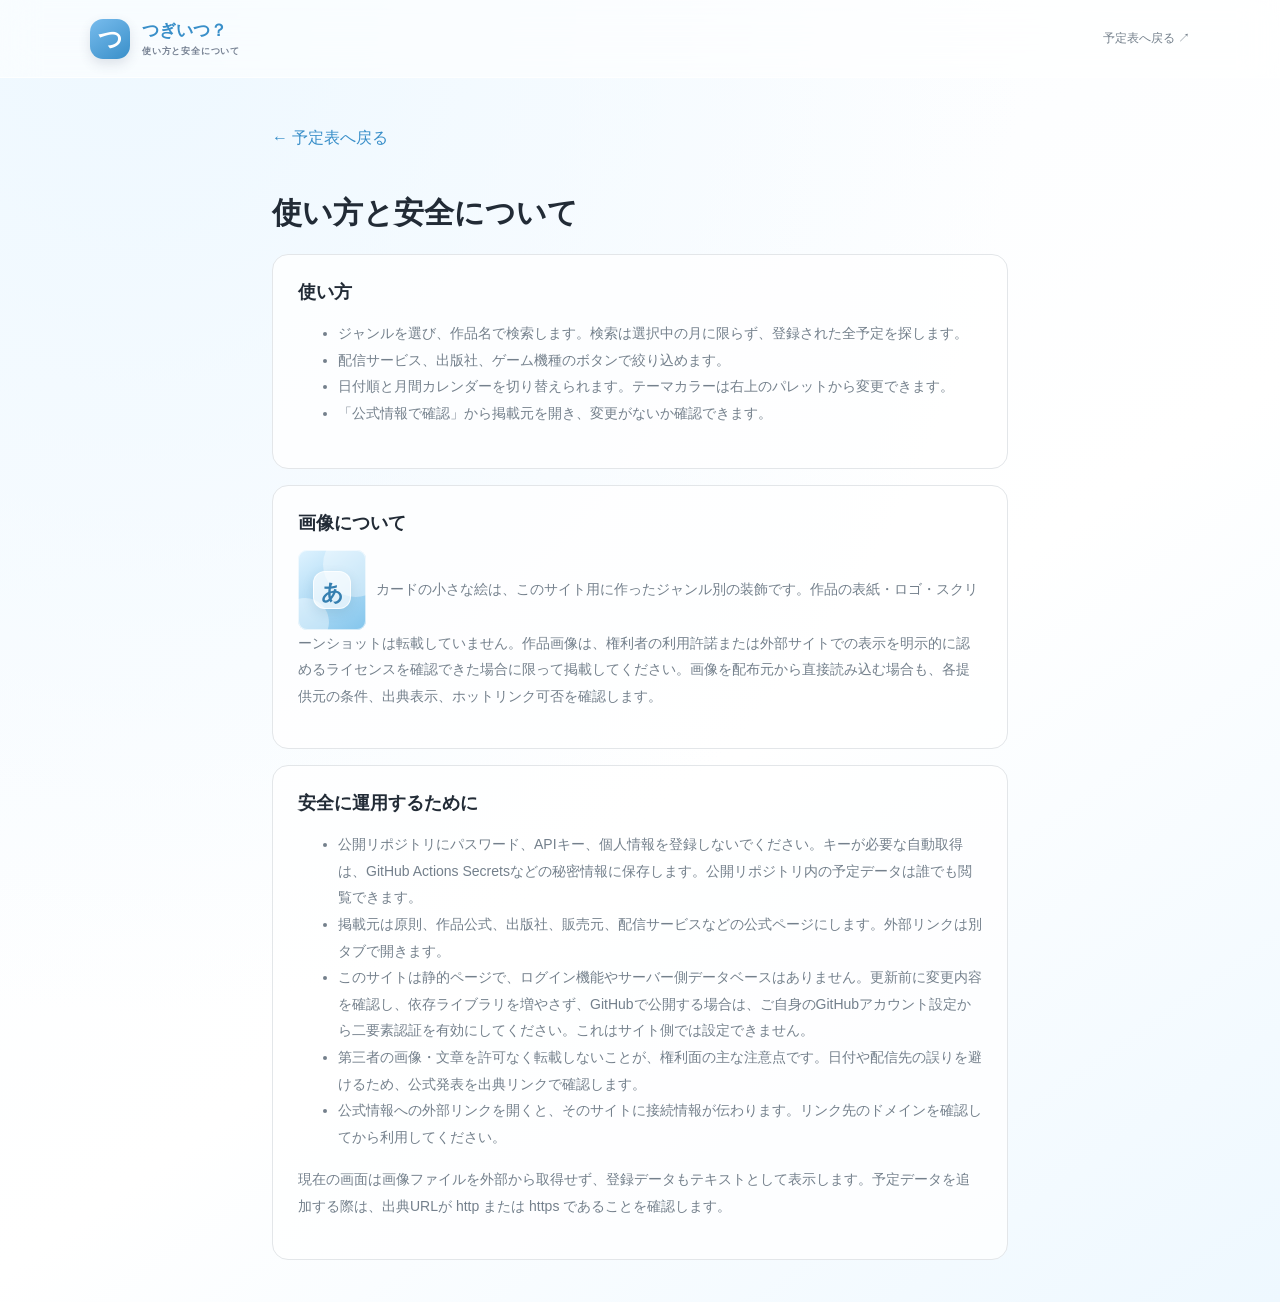
==== help.html @ 5a4204c9 "Add release calendar source files" ====
<!doctype html><html lang="ja"><head><meta charset="utf-8"><meta name="viewport" content="width=device-width,initial-scale=1"><meta name="theme-color" content="#f4faff"><title>使い方と安全について | つぎいつ？</title><link rel="stylesheet" href="styles.css"><style>.help-page{max-width:780px;margin:42px auto;padding:0 22px}.help-page article{padding:25px;margin:16px 0;border:1px solid var(--line);border-radius:16px;background:rgba(255,255,255,.8)}.help-page h1{font-size:30px}.help-page h2{font-size:18px;margin-top:0}.help-page p,.help-page li{color:var(--muted);font-size:14px;line-height:1.9}.help-page a{color:var(--accent-strong)}.back{display:inline-block;margin:8px 0 24px;color:var(--accent-strong);text-decoration:none}.help-page .work-art{display:inline-grid;vertical-align:middle;margin-right:10px}</style></head><body><header class="site-header"><a class="brand" href="./"><span class="brand-icon">つ</span><span>つぎいつ？<small>使い方と安全について</small></span></a><a class="header-link" href="./">予定表へ戻る ↗</a></header><main class="help-page"><a class="back" href="./">← 予定表へ戻る</a><h1>使い方と安全について</h1><article><h2>使い方</h2><ul><li>ジャンルを選び、作品名で検索します。検索は選択中の月に限らず、登録された全予定を探します。</li><li>配信サービス、出版社、ゲーム機種のボタンで絞り込めます。</li><li>日付順と月間カレンダーを切り替えられます。テーマカラーは右上のパレットから変更できます。</li><li>「公式情報で確認」から掲載元を開き、変更がないか確認できます。</li></ul></article><article><h2>画像について</h2><p><span class="work-art art-anime" aria-hidden="true"><span class="art-mark">あ</span></span>カードの小さな絵は、このサイト用に作ったジャンル別の装飾です。作品の表紙・ロゴ・スクリーンショットは転載していません。作品画像は、権利者の利用許諾または外部サイトでの表示を明示的に認めるライセンスを確認できた場合に限って掲載してください。画像を配布元から直接読み込む場合も、各提供元の条件、出典表示、ホットリンク可否を確認します。</p></article><article><h2>安全に運用するために</h2><ul><li>公開リポジトリにパスワード、APIキー、個人情報を登録しないでください。キーが必要な自動取得は、GitHub Actions Secretsなどの秘密情報に保存します。公開リポジトリ内の予定データは誰でも閲覧できます。</li><li>掲載元は原則、作品公式、出版社、販売元、配信サービスなどの公式ページにします。外部リンクは別タブで開きます。</li><li>このサイトは静的ページで、ログイン機能やサーバー側データベースはありません。更新前に変更内容を確認し、依存ライブラリを増やさず、GitHubで公開する場合は、ご自身のGitHubアカウント設定から二要素認証を有効にしてください。これはサイト側では設定できません。</li><li>第三者の画像・文章を許可なく転載しないことが、権利面の主な注意点です。日付や配信先の誤りを避けるため、公式発表を出典リンクで確認します。</li><li>公式情報への外部リンクを開くと、そのサイトに接続情報が伝わります。リンク先のドメインを確認してから利用してください。</li></ul><p>現在の画面は画像ファイルを外部から取得せず、登録データもテキストとして表示します。予定データを追加する際は、出典URLが http または https であることを確認します。</p></article></main></body></html>
---- styles.css ----
:root{--ink:#202820;--muted:#747d72;--green:#245b42;--lime:#d9e8a8;--paper:#f7f6f1;--white:#fffefa;--line:#e4e5dc;--blue:#526da1;--orange:#ad643d}*{box-sizing:border-box}body{margin:0;background:var(--paper);color:var(--ink);font-family:'DM Sans','Noto Sans JP',sans-serif}button,input{font:inherit}button{cursor:pointer}.site-header{height:78px;padding:0 max(calc((100% - 1100px)/2),28px);display:flex;align-items:center;justify-content:space-between;border-bottom:1px solid var(--line);background:rgba(255,254,250,.8)}.brand{display:flex;align-items:center;gap:12px;color:var(--green);font-size:17px;font-weight:800;text-decoration:none}.brand-icon{width:40px;height:40px;border-radius:13px;display:grid;place-items:center;background:var(--green);color:var(--lime);font-size:24px}.brand small{display:block;font-size:9px;letter-spacing:.09em;color:#788276;font-weight:600;margin-top:3px}.header-link{color:var(--muted);font-size:12px;text-decoration:none}.header-link:hover,.source:hover{color:var(--green);text-decoration:underline}main{max-width:1100px;margin:auto;padding:0 26px}.intro{padding:56px 0 36px;max-width:750px}.eyebrow{font-size:10px;letter-spacing:.14em;color:var(--green);font-weight:800;margin:0 0 12px}.intro h1{font-size:clamp(27px,4vw,42px);line-height:1.45;letter-spacing:-.055em;margin:0}.intro h1 em{font-style:normal;color:var(--green)}.intro>p:last-child{color:var(--muted);font-size:14px;line-height:1.9;max-width:600px;margin:15px 0 0}.schedule{background:var(--white);border:1px solid var(--line);border-radius:20px;padding:24px 28px 30px;box-shadow:0 12px 40px #33412209}.toolbar{display:flex;align-items:center;justify-content:space-between;gap:20px;padding-bottom:17px;border-bottom:1px solid var(--line)}.tabs{display:flex;gap:7px}.tabs button,.filters button,.month-nav button{border:1px solid var(--line);border-radius:8px;background:white;color:#596157;padding:9px 14px;font-size:12px;font-weight:700;white-space:nowrap}.tabs button.active,.filters button.selected{background:var(--green);color:white;border-color:var(--green)}.search{display:flex;align-items:center;gap:9px;background:#f6f7f2;border:1px solid var(--line);border-radius:8px;padding:0 12px;width:260px}.search span{font-size:21px;color:#8d9688}.search input{border:0;outline:0;background:transparent;width:100%;min-width:0;padding:11px 0;font-size:12px}.filters{display:flex;align-items:center;gap:7px;overflow-x:auto;padding:13px 0 20px}.filters[hidden]{display:none}.filter-label{font-size:10px;color:var(--muted);font-weight:700;white-space:nowrap;margin-right:5px}.filters button{font-size:10px;padding:7px 11px}.calendar-head{display:flex;justify-content:space-between;align-items:end;margin:5px 0 15px}.calendar-head .eyebrow{margin-bottom:4px}.calendar-head h2,.list-heading h2{font-size:20px;letter-spacing:-.04em;margin:0}.month-nav{display:flex;gap:6px}.month-nav button{padding:7px 12px}.month-nav button:hover{background:#f2f4ed}.calendar-wrap{overflow-x:auto}.calendar{min-width:650px;display:grid;grid-template-columns:repeat(7,minmax(0,1fr));border-top:1px solid var(--line);border-left:1px solid var(--line)}.weekday{height:35px;display:grid;place-items:center;font-size:10px;font-weight:700;color:#7d8679;background:#f5f6f1;border-right:1px solid var(--line);border-bottom:1px solid var(--line)}.weekday.sun{color:#be725e}.weekday.sat{color:#617ea9}.day{min-height:103px;padding:7px;position:relative;border-right:1px solid var(--line);border-bottom:1px solid var(--line);background:#fffefa}.day.outside{background:#f9f9f6}.day-num{display:block;font-size:10px;color:#737d71;margin-bottom:6px}.outside .day-num{visibility:hidden}.calendar-event{display:block;border-radius:5px;border-left:3px solid var(--green);background:#eaf2e7;color:#2c4c37;font-size:9px;line-height:1.45;text-decoration:none;padding:5px 5px;margin:3px 0;overflow-wrap:anywhere}.calendar-event.estimate{border-color:#d28c45;background:#fbf0df;color:#815323}.calendar-event.pending{border-color:#9da49b;background:#f0f1ed;color:#687067}.no-month-events{grid-column:1/-1;margin:0;padding:25px;text-align:center;color:var(--muted);font-size:12px}.list-heading{display:flex;align-items:baseline;justify-content:space-between;margin:34px 0 12px}.list-heading p{font-size:11px;color:var(--muted);margin:0}.undated,.announcements{display:grid;grid-template-columns:repeat(2,minmax(0,1fr));gap:10px}.event-card{display:grid;grid-template-columns:85px minmax(0,1fr);gap:14px;padding:16px;border:1px solid var(--line);border-radius:12px;background:#fff}.event-date{font-size:15px;font-weight:800;color:var(--green);padding-top:4px}.event-body h3{margin:9px 0 1px;font-size:14px;line-height:1.5}.event-title{font-size:12px;font-weight:700;margin:0 0 5px;line-height:1.65}.event-detail{font-size:11px;color:var(--muted);line-height:1.75;margin:6px 0}.badges,.event-meta{display:flex;align-items:center;flex-wrap:wrap;gap:5px}.badge,.chip{display:inline-flex;border-radius:99px;padding:4px 8px;font-size:9px;font-weight:700;background:#f0f1ec;color:#5d665b}.badge.confirmed{background:#e9f1e7;color:#386047}.badge.estimate{background:#fcf0de;color:#946129}.badge.pending{background:#efefec;color:#697168}.badge.kind-anime{background:#eeeaf5;color:#675488}.badge.kind-manga{background:#e9edf6;color:#4e6590}.badge.kind-game{background:#f8eae0;color:#986039}.chip{font-weight:500}.basis{font-size:9px;color:#9a7449}.source{font-size:10px;color:var(--green);font-weight:700;text-decoration:none;display:inline-block;margin-top:10px}.empty{grid-column:1/-1;margin:0;padding:16px;border:1px dashed var(--line);border-radius:10px;color:var(--muted);font-size:12px}.news-heading{margin-top:32px}.announcements .event-card{background:#fbfbf7}.how{padding:34px 0 45px;max-width:760px}.how h2{font-size:17px;margin:0 0 14px}.legend{display:flex;gap:18px;flex-wrap:wrap}.legend span{display:flex;align-items:center;gap:7px;font-size:11px;color:#596157}.legend i{width:10px;height:10px;border-radius:3px;background:var(--green)}.legend i.estimate{background:#d28c45}.legend i.pending{background:#9da49b}.how p{font-size:11px;color:var(--muted);line-height:1.9;margin:13px 0 0}.how .fine-print{font-size:10px;color:#91988d}footer{border-top:1px solid var(--line);padding:22px max(calc((100% - 1100px)/2),28px);display:flex;justify-content:space-between;gap:12px;color:var(--muted);font-size:10px}footer span:first-child{font-weight:800;color:var(--green)}
@media(max-width:700px){.site-header{height:66px;padding:0 19px}.header-link{font-size:10px}main{padding:0 14px}.intro{padding:39px 5px 25px}.intro>p:last-child{font-size:12px}.schedule{padding:17px 13px 20px;border-radius:15px}.toolbar{align-items:stretch;flex-direction:column;gap:12px}.tabs{overflow:auto}.tabs button{padding:8px 12px}.search{width:100%}.filters{padding:12px 0 16px}.calendar-head h2{font-size:18px}.day{min-height:78px;padding:5px}.calendar-event{font-size:8px;padding:4px}.undated,.announcements{grid-template-columns:1fr}.event-card{grid-template-columns:74px minmax(0,1fr);gap:10px;padding:13px}.event-date{font-size:13px}.list-heading h2{font-size:17px}.list-heading p{font-size:10px}footer{padding:18px 18px;flex-wrap:wrap}}
.view-switch{display:flex;gap:4px;padding:4px;background:#f1f2ed;border-radius:10px}.view-switch button{border:0;background:transparent;border-radius:7px;padding:8px 12px;color:#687166;font-size:10px;font-weight:700;white-space:nowrap}.view-switch button.active{background:white;color:var(--green);box-shadow:0 1px 4px #17241514}.month-select{display:flex;align-items:center;gap:5px;overflow:hidden;padding:12px 0 18px;border-bottom:1px solid var(--line)}.month-select strong{font-size:12px;white-space:nowrap;padding:0 7px;color:var(--ink)}.year-step,.today-button,.month-options button{flex:0 0 auto;border:1px solid var(--line);background:#fff;border-radius:7px;color:#596157;font-size:11px;padding:7px 10px}.year-step{font-size:19px;line-height:13px;padding:6px 10px}.month-options{display:flex;gap:4px;overflow-x:auto;scrollbar-width:thin;margin:0 3px}.month-options button{border-color:transparent;background:transparent;padding:7px 9px}.month-options button:hover,.year-step:hover,.today-button:hover{background:#f2f4ed}.month-options button.active{background:var(--green);border-color:var(--green);color:white}.today-button{margin-left:auto}.calendar-head{margin-top:13px}.calendar-head h2{font-size:19px}.list-view[hidden],.calendar-wrap[hidden]{display:none}.date-list{padding-top:4px}.release-day{display:grid;grid-template-columns:105px minmax(0,1fr);gap:18px;padding:18px 0;border-bottom:1px solid var(--line)}.release-date{display:flex;align-items:baseline;gap:8px;padding:5px 0 0 5px;align-self:start;color:var(--green)}.release-date strong{font-size:27px;line-height:1;font-weight:700;letter-spacing:-.07em}.release-date span{font-size:10px;color:#7c857a}.release-rows{min-width:0}.event-card.list-event{display:block;border:0;border-radius:0;background:transparent;padding:4px 0 13px;margin:0 0 12px;border-bottom:1px solid #eff0eb}.event-card.list-event:last-child{border-bottom:0;margin-bottom:0;padding-bottom:0}.event-card.list-event .event-body h3{font-size:14px;margin:8px 0 2px}.event-card.list-event .event-title{font-size:12px}.event-card.list-event .event-detail{margin:5px 0;max-width:800px}.event-card.list-event .source{margin-top:7px}.list-heading{margin:28px 0 13px}.month-empty{margin-top:10px}.calendar-wrap{margin-top:16px}.calendar{border-radius:10px;overflow:hidden}.day{min-height:90px}.schedule .filter-label{letter-spacing:.02em}.filter-label::before{content:'⌄';color:var(--green);margin-right:5px}.source{transition:color .18s}.schedule{box-shadow:0 15px 45px #2532200a}.brand-icon{box-shadow:0 5px 12px #245b4225}.intro .eyebrow{letter-spacing:.17em}.intro h1{max-width:800px}.fine-print{border-top:1px solid var(--line);padding-top:12px}
@media(max-width:700px){.calendar-head{align-items:center;gap:8px}.calendar-head h2{font-size:16px}.view-switch button{padding:7px 8px;font-size:9px}.month-select{gap:3px}.month-select strong{padding:0 3px;font-size:11px}.month-options{gap:1px;margin:0}.month-options button{padding:7px 7px;font-size:10px}.today-button{padding:7px 8px}.release-day{grid-template-columns:66px minmax(0,1fr);gap:9px;padding:14px 0}.release-date{display:block;padding-left:2px}.release-date strong{display:block;font-size:25px}.release-date span{font-size:9px;white-space:nowrap;display:block;margin-top:5px}.list-heading{align-items:flex-start;gap:8px;flex-direction:column}.event-card.list-event .event-body h3{font-size:13px}}
:root{--accent:#78bced;--accent-strong:#398fc9;--accent-soft:#eaf6ff;--page-a:#eef8ff;--page-b:#f9fcff;--ink:#273744;--muted:#74899a;--green:var(--accent-strong);--lime:#fff;--paper:#f4faff;--line:rgba(143,187,218,.3);--white:rgba(255,255,255,.76)}
:root[data-theme="lavender"]{--accent:#b3a6ec;--accent-strong:#7966bf;--accent-soft:#f1edff;--page-a:#f5f2ff;--page-b:#fbfaff}
:root[data-theme="coral"]{--accent:#f2aa92;--accent-strong:#c8755e;--accent-soft:#fff0eb;--page-a:#fff5f1;--page-b:#fffdfb}
:root[data-theme="navy"]{--accent:#849dbb;--accent-strong:#4e6888;--accent-soft:#edf2f8;--page-a:#f1f5fa;--page-b:#fafcff}
body{background:radial-gradient(ellipse at 10% 0%,var(--page-a),transparent 55%),linear-gradient(145deg,var(--page-b),#fff 58%,var(--page-a));color:var(--ink)}.site-header{background:rgba(255,255,255,.58);border-color:rgba(255,255,255,.82);backdrop-filter:blur(18px);-webkit-backdrop-filter:blur(18px)}.brand{color:var(--accent-strong)}.brand-icon{background:linear-gradient(145deg,var(--accent),var(--accent-strong));color:#fff;box-shadow:0 7px 20px color-mix(in srgb,var(--accent) 30%,transparent)}.schedule{background:rgba(255,255,255,.72);border-color:rgba(255,255,255,.9);box-shadow:0 18px 54px color-mix(in srgb,var(--accent) 12%,transparent);backdrop-filter:blur(22px);-webkit-backdrop-filter:blur(22px)}.intro .eyebrow,.intro h1 em,.eyebrow,.event-date,.release-date,.source,.footer span:first-child{color:var(--accent-strong)}.tabs button.active,.filters button.selected,.month-options button.active{background:var(--accent-strong);border-color:var(--accent-strong)}.tabs button.active{color:#fff}.calendar-event,.badge.confirmed{background:var(--accent-soft);color:var(--accent-strong)}.calendar-event{border-color:var(--accent)}.calendar-event.confirmed{border-color:var(--accent)}.view-switch button.active{color:var(--accent-strong)}.theme-picker{display:flex;align-items:center;gap:7px;padding:0 0 16px;border-bottom:1px solid var(--line);color:var(--muted)}.theme-picker>span{font-size:10px;font-weight:700;margin-right:3px}.theme-choice{display:flex;align-items:center;gap:6px;border:1px solid transparent;border-radius:30px;background:rgba(255,255,255,.48);padding:5px 9px 5px 6px;color:#617180;font-size:10px;white-space:nowrap;transition:background .15s,border-color .15s}.theme-choice:hover,.theme-choice[aria-pressed="true"]{background:rgba(255,255,255,.9);border-color:color-mix(in srgb,var(--accent) 60%,white)}.theme-choice[aria-pressed="true"]{color:var(--accent-strong);font-weight:700}.theme-choice i{width:13px;height:13px;border-radius:50%;background:var(--swatch);box-shadow:inset 0 0 0 1px #0000000c}.theme-choice[data-theme-choice="sky"]{--swatch:#78bced}.theme-choice[data-theme-choice="lavender"]{--swatch:#b3a6ec}.theme-choice[data-theme-choice="coral"]{--swatch:#f2aa92}.theme-choice[data-theme-choice="navy"]{--swatch:#849dbb}.search{background:rgba(255,255,255,.62);border-color:rgba(145,185,214,.32)}.filters button,.tabs button,.year-step,.today-button,.month-options button{transition:background .16s,border-color .16s,color .16s}.release-day{border-color:rgba(140,179,205,.25)}.event-card.list-event{border-color:rgba(140,179,205,.2)}.calendar{border-color:rgba(140,179,205,.28)}.weekday,.day{border-color:rgba(140,179,205,.25)}.weekday{background:rgba(229,243,252,.66)}.day{background:rgba(255,255,255,.68)}.day.outside{background:rgba(241,248,252,.58)}.filter-label::before{color:var(--accent-strong)}
@media(max-width:700px){.theme-picker{overflow-x:auto;margin:0 -1px;padding-bottom:12px}.theme-choice{padding-right:8px}.schedule{background:rgba(255,255,255,.8)}}
.header-actions{display:flex;align-items:center;gap:15px}.theme-menu{position:relative;z-index:5}.theme-toggle{width:40px;height:40px;display:grid;place-items:center;border:1px solid rgba(120,188,237,.32);border-radius:50%;background:rgba(255,255,255,.72);color:var(--accent-strong);box-shadow:0 4px 14px color-mix(in srgb,var(--accent) 13%,transparent);transition:transform .16s,background .16s}.theme-toggle:hover{transform:translateY(-1px);background:#fff}.theme-toggle svg{width:19px;height:19px;fill:none;stroke:currentColor;stroke-width:1.7;stroke-linecap:round;stroke-linejoin:round}.theme-toggle svg circle{fill:currentColor;stroke:none}.theme-popover{position:absolute;right:0;top:calc(100% + 10px);width:190px;padding:9px;background:rgba(255,255,255,.94);border:1px solid rgba(145,185,214,.32);border-radius:15px;box-shadow:0 16px 40px #26384e18;backdrop-filter:blur(18px);-webkit-backdrop-filter:blur(18px)}.theme-popover[hidden]{display:none}.theme-popover p{margin:5px 8px 7px;color:var(--muted);font-size:10px;font-weight:700}.theme-choice{width:100%;display:flex;align-items:center;gap:9px;padding:9px;border:1px solid transparent;border-radius:9px;background:transparent;color:#596b79;text-align:left;font-size:11px}.theme-choice:hover,.theme-choice[aria-pressed="true"]{background:var(--accent-soft);border-color:color-mix(in srgb,var(--accent) 36%,white);color:var(--accent-strong)}.theme-choice[aria-pressed="true"]::after{content:'✓';margin-left:auto;font-weight:800}.theme-choice i{width:15px;height:15px;border-radius:50%;background:var(--swatch);box-shadow:inset 0 0 0 1px #00000012}.theme-choice[data-theme-choice="sky"]{--swatch:#78bced}.theme-choice[data-theme-choice="lavender"]{--swatch:#b3a6ec}.theme-choice[data-theme-choice="coral"]{--swatch:#f2aa92}.theme-choice[data-theme-choice="navy"]{--swatch:#849dbb}.month-options{min-width:0;flex:1}.month-select{min-width:0}.calendar{min-width:0}.header-link{white-space:nowrap}.theme-picker{display:none}
@media(max-width:700px){.header-actions{gap:9px}.header-link{font-size:10px}.theme-toggle{width:38px;height:38px}.month-select{min-width:0}.month-options{min-width:0;flex:1}.calendar{min-width:0}.weekday{height:29px;font-size:9px}.day{min-height:67px;padding:3px}.day-num{font-size:9px;margin-bottom:4px}.calendar-event{font-size:7px;padding:3px 2px;line-height:1.3;max-height:37px;overflow:hidden}.schedule{overflow:hidden}}
@media(max-width:420px){.site-header{padding:0 13px}.brand{gap:8px;font-size:15px}.brand-icon{width:35px;height:35px;border-radius:11px}.brand small{font-size:8px}.header-link{display:none}.intro{padding:33px 3px 22px}.intro h1{font-size:27px}.schedule{padding:14px 11px 18px}.tabs{gap:5px}.tabs button{font-size:11px;padding:8px 10px}.month-select{gap:2px}.month-select strong{font-size:10px}.year-step{padding:5px 7px}.month-options{gap:0}.month-options button{font-size:9px;padding:7px 6px}.today-button{font-size:10px;padding:7px 6px}.release-day{grid-template-columns:57px minmax(0,1fr);gap:7px}}
footer span:first-child small{display:inline-block;margin-left:5px;color:var(--muted);font-size:8px;font-weight:700;letter-spacing:.07em}footer{flex-wrap:wrap}
:root{--ink:#222b36;--muted:#74808c;--green:#344b67;--lime:#dce7f5;--paper:#f7f7f5;--line:#e3e6e9;--blue:#527ca5}
.brand small{color:#758092}.search{background:#f4f6f8}.tabs button.active,.filters button.selected,.month-options button.active{background:var(--green);border-color:var(--green)}.calendar-event{background:#eaf0f8;color:#344b67}.badge.confirmed{background:#eaf0f8;color:#344b67}.weekday{background:#f2f4f7}.day.outside{background:#f7f8fa}.month-nav button:hover,.month-options button:hover,.year-step:hover,.today-button:hover{background:#eff3f8}.view-switch{background:#eef1f4}.schedule{box-shadow:0 15px 45px #26384e0b}.brand-icon{box-shadow:0 5px 12px #344b6725}
.help-link{width:38px;height:38px;display:grid;place-items:center;border:1px solid rgba(120,188,237,.32);border-radius:50%;background:rgba(255,255,255,.72);color:var(--accent-strong)}.help-link svg{width:19px;height:19px;fill:none;stroke:currentColor;stroke-width:1.7;stroke-linecap:round;stroke-linejoin:round}
.event-card{grid-template-columns:68px 85px minmax(0,1fr)}.work-art{width:68px;height:80px;display:grid;place-items:center;position:relative;overflow:hidden;border-radius:9px;background:linear-gradient(145deg,#dff3ff,#83c5ec);box-shadow:inset 0 0 0 1px #ffffffa0}.work-art::before,.work-art::after{content:"";position:absolute;border-radius:50%;background:#ffffff65}.work-art::before{width:65px;height:65px;right:-22px;top:-18px}.work-art::after{width:48px;height:48px;left:-17px;bottom:-16px}.art-mark{position:relative;z-index:1;width:38px;height:38px;display:grid;place-items:center;border:1px solid #ffffffc9;border-radius:12px;background:#ffffffa6;color:#357fb0;font-size:22px;font-weight:800;box-shadow:0 4px 12px #21567720}.art-manga{background:linear-gradient(145deg,#fff0e9,#edaf9e)}.art-manga .art-mark{color:#b46654}.art-game{background:linear-gradient(145deg,#e7e8ff,#a8b6ed)}.art-game .art-mark{color:#5967ae}.event-card.list-event{display:grid;grid-template-columns:46px minmax(0,1fr);gap:11px}.event-card.list-event .work-art{display:grid;width:46px;height:56px;grid-column:1;grid-row:1}.event-card.list-event .event-body{grid-column:2;grid-row:1}
@media(max-width:700px){.event-card{grid-template-columns:54px 74px minmax(0,1fr)}.work-art{width:54px;height:66px}.help-link{width:36px;height:36px}}
@media(max-width:420px){.event-card{grid-template-columns:46px minmax(0,1fr)}.work-art{width:46px;height:56px;grid-row:1;grid-column:1}.event-card:not(.list-event) .event-date{grid-column:1 / -1;grid-row:2}.event-card:not(.list-event) .event-body{grid-column:2;grid-row:1 / span 2}}main .schedule{margin-top:30px}
@media(max-width:700px){main .schedule{margin-top:22px}}
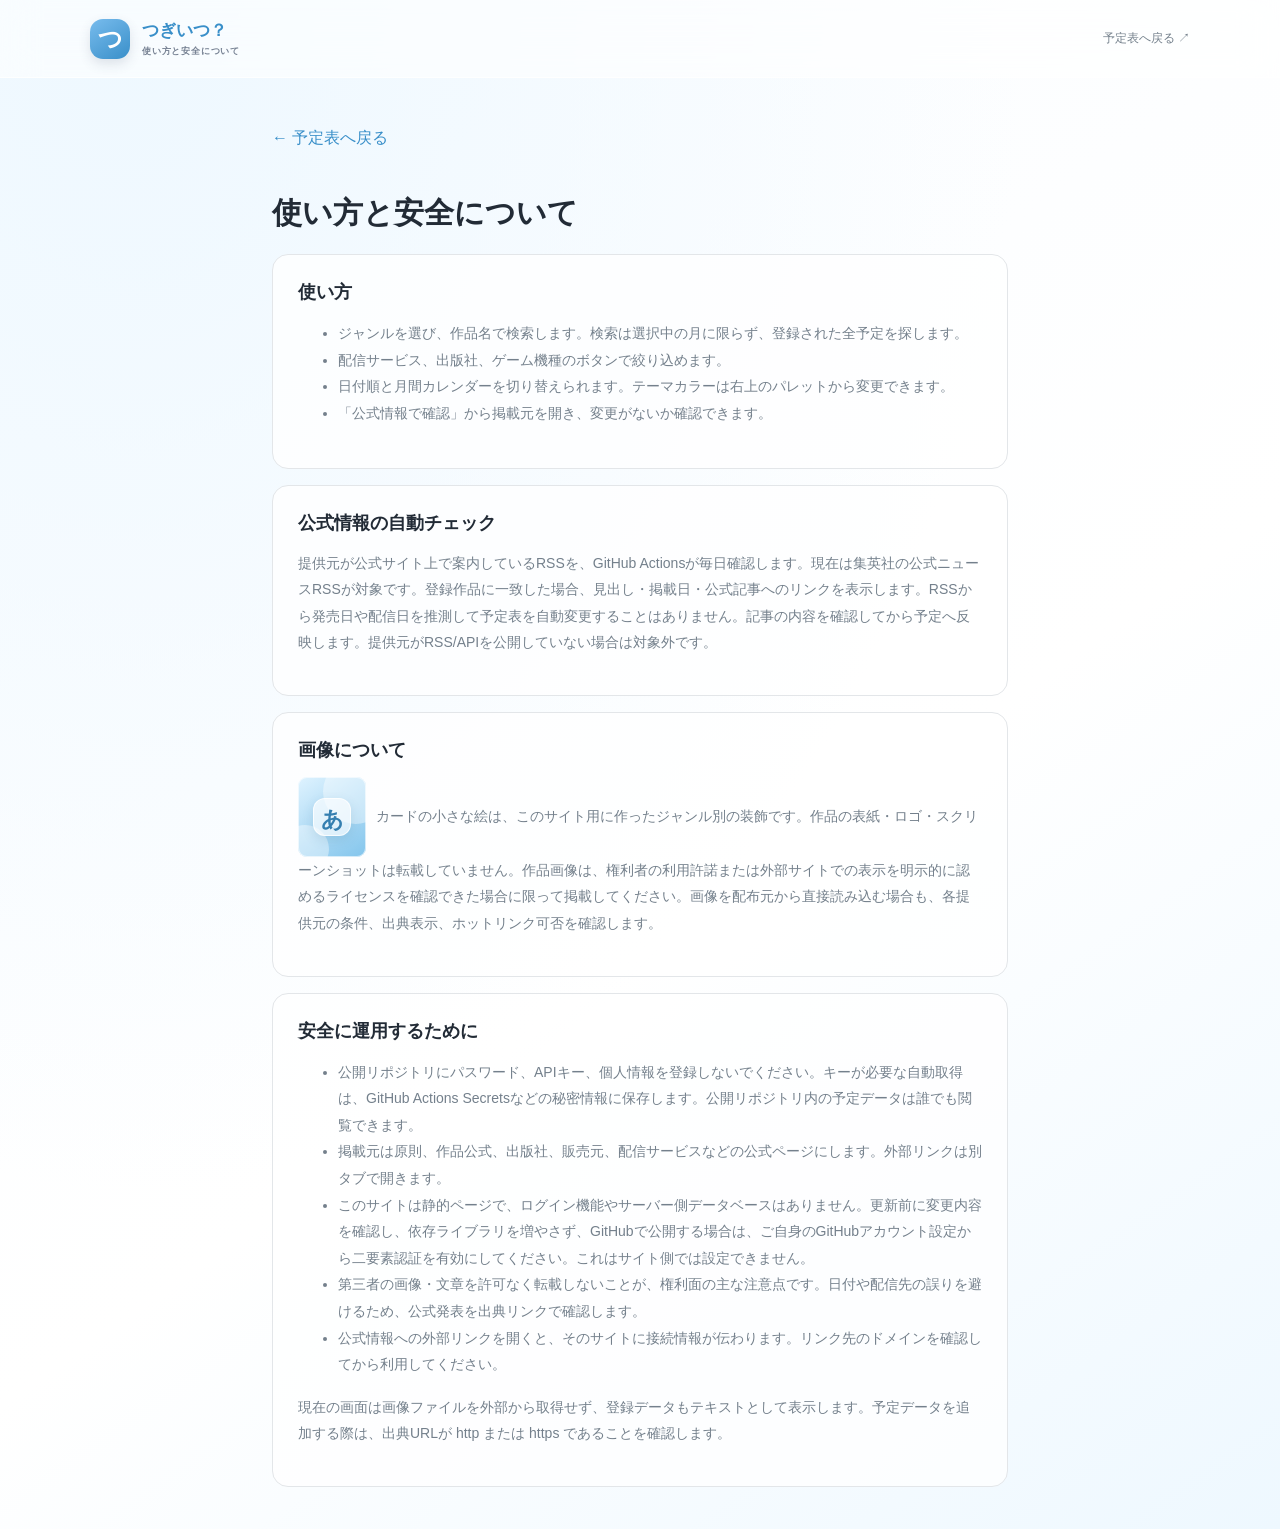
==== commit 09304997: "Add official update monitoring" ====
--- a/help.html
+++ b/help.html
@@ -1 +1,2 @@
-<!doctype html><html lang="ja"><head><meta charset="utf-8"><meta name="viewport" content="width=device-width,initial-scale=1"><meta name="theme-color" content="#f4faff"><title>使い方と安全について | つぎいつ？</title><link rel="stylesheet" href="styles.css"><style>.help-page{max-width:780px;margin:42px auto;padding:0 22px}.help-page article{padding:25px;margin:16px 0;border:1px solid var(--line);border-radius:16px;background:rgba(255,255,255,.8)}.help-page h1{font-size:30px}.help-page h2{font-size:18px;margin-top:0}.help-page p,.help-page li{color:var(--muted);font-size:14px;line-height:1.9}.help-page a{color:var(--accent-strong)}.back{display:inline-block;margin:8px 0 24px;color:var(--accent-strong);text-decoration:none}.help-page .work-art{display:inline-grid;vertical-align:middle;margin-right:10px}</style></head><body><header class="site-header"><a class="brand" href="./"><span class="brand-icon">つ</span><span>つぎいつ？<small>使い方と安全について</small></span></a><a class="header-link" href="./">予定表へ戻る ↗</a></header><main class="help-page"><a class="back" href="./">← 予定表へ戻る</a><h1>使い方と安全について</h1><article><h2>使い方</h2><ul><li>ジャンルを選び、作品名で検索します。検索は選択中の月に限らず、登録された全予定を探します。</li><li>配信サービス、出版社、ゲーム機種のボタンで絞り込めます。</li><li>日付順と月間カレンダーを切り替えられます。テーマカラーは右上のパレットから変更できます。</li><li>「公式情報で確認」から掲載元を開き、変更がないか確認できます。</li></ul></article><article><h2>画像について</h2><p><span class="work-art art-anime" aria-hidden="true"><span class="art-mark">あ</span></span>カードの小さな絵は、このサイト用に作ったジャンル別の装飾です。作品の表紙・ロゴ・スクリーンショットは転載していません。作品画像は、権利者の利用許諾または外部サイトでの表示を明示的に認めるライセンスを確認できた場合に限って掲載してください。画像を配布元から直接読み込む場合も、各提供元の条件、出典表示、ホットリンク可否を確認します。</p></article><article><h2>安全に運用するために</h2><ul><li>公開リポジトリにパスワード、APIキー、個人情報を登録しないでください。キーが必要な自動取得は、GitHub Actions Secretsなどの秘密情報に保存します。公開リポジトリ内の予定データは誰でも閲覧できます。</li><li>掲載元は原則、作品公式、出版社、販売元、配信サービスなどの公式ページにします。外部リンクは別タブで開きます。</li><li>このサイトは静的ページで、ログイン機能やサーバー側データベースはありません。更新前に変更内容を確認し、依存ライブラリを増やさず、GitHubで公開する場合は、ご自身のGitHubアカウント設定から二要素認証を有効にしてください。これはサイト側では設定できません。</li><li>第三者の画像・文章を許可なく転載しないことが、権利面の主な注意点です。日付や配信先の誤りを避けるため、公式発表を出典リンクで確認します。</li><li>公式情報への外部リンクを開くと、そのサイトに接続情報が伝わります。リンク先のドメインを確認してから利用してください。</li></ul><p>現在の画面は画像ファイルを外部から取得せず、登録データもテキストとして表示します。予定データを追加する際は、出典URLが http または https であることを確認します。</p></article></main></body></html>
+<!doctype html><html lang="ja"><head><meta charset="utf-8"><meta name="viewport" content="width=device-width,initial-scale=1"><meta name="theme-color" content="#f4faff"><title>使い方と安全について | つぎいつ？</title><link rel="stylesheet" href="styles.css"><style>.help-page{max-width:780px;margin:42px auto;padding:0 22px}.help-page article{padding:25px;margin:16px 0;border:1px solid var(--line);border-radius:16px;background:rgba(255,255,255,.8)}.help-page h1{font-size:30px}.help-page h2{font-size:18px;margin-top:0}.help-page p,.help-page li{color:var(--muted);font-size:14px;line-height:1.9}.help-page a{color:var(--accent-strong)}.back{display:inline-block;margin:8px 0 24px;color:var(--accent-strong);text-decoration:none}.help-page .work-art{display:inline-grid;vertical-align:middle;margin-right:10px}</style></head><body><header class="site-header"><a class="brand" href="./"><span class="brand-icon">つ</span><span>つぎいつ？<small>使い方と安全について</small></span></a><a class="header-link" href="./">予定表へ戻る ↗</a></header><main class="help-page"><a class="back" href="./">← 予定表へ戻る</a><h1>使い方と安全について</h1><article><h2>使い方</h2><ul><li>ジャンルを選び、作品名で検索します。検索は選択中の月に限らず、登録された全予定を探します。</li><li>配信サービス、出版社、ゲーム機種のボタンで絞り込めます。</li><li>日付順と月間カレンダーを切り替えられます。テーマカラーは右上のパレットから変更できます。</li><li>「公式情報で確認」から掲載元を開き、変更がないか確認できます。</li></ul></article><article><h2>公式情報の自動チェック</h2><p>提供元が公式サイト上で案内しているRSSを、GitHub Actionsが毎日確認します。現在は集英社の公式ニュースRSSが対象です。登録作品に一致した場合、見出し・掲載日・公式記事へのリンクを表示します。RSSから発売日や配信日を推測して予定表を自動変更することはありません。記事の内容を確認してから予定へ反映します。提供元がRSS/APIを公開していない場合は対象外です。</p></article><article><h2>画像について</h2><p><span class="work-art art-anime" aria-hidden="true"><span class="art-mark">あ</span></span>カードの小さな絵は、このサイト用に作ったジャンル別の装飾です。作品の表紙・ロゴ・スクリーンショットは転載していません。作品画像は、権利者の利用許諾または外部サイトでの表示を明示的に認めるライセンスを確認できた場合に限って掲載してください。画像を配布元から直接読み込む場合も、各提供元の条件、出典表示、ホットリンク可否を確認します。</p></article><article><h2>安全に運用するために</h2><ul><li>公開リポジトリにパスワード、APIキー、個人情報を登録しないでください。キーが必要な自動取得は、GitHub Actions Secretsなどの秘密情報に保存します。公開リポジトリ内の予定データは誰でも閲覧できます。</li><li>掲載元は原則、作品公式、出版社、販売元、配信サービスなどの公式ページにします。外部リンクは別タブで開きます。</li><li>このサイトは静的ページで、ログイン機能やサーバー側データベースはありません。更新前に変更内容を確認し、依存ライブラリを増やさず、GitHubで公開する場合は、ご自身のGitHubアカウント設定から二要素認証を有効にしてください。これはサイト側では設定できません。</li><li>第三者の画像・文章を許可なく転載しないことが、権利面の主な注意点です。日付や配信先の誤りを避けるため、公式発表を出典リンクで確認します。</li><li>公式情報への外部リンクを開くと、そのサイトに接続情報が伝わります。リンク先のドメインを確認してから利用してください。</li></ul><p>現在の画面は画像ファイルを外部から取得せず、登録データもテキストとして表示します。予定データを追加する際は、出典URLが http または https であることを確認します。</p></article></main></body></html>
+
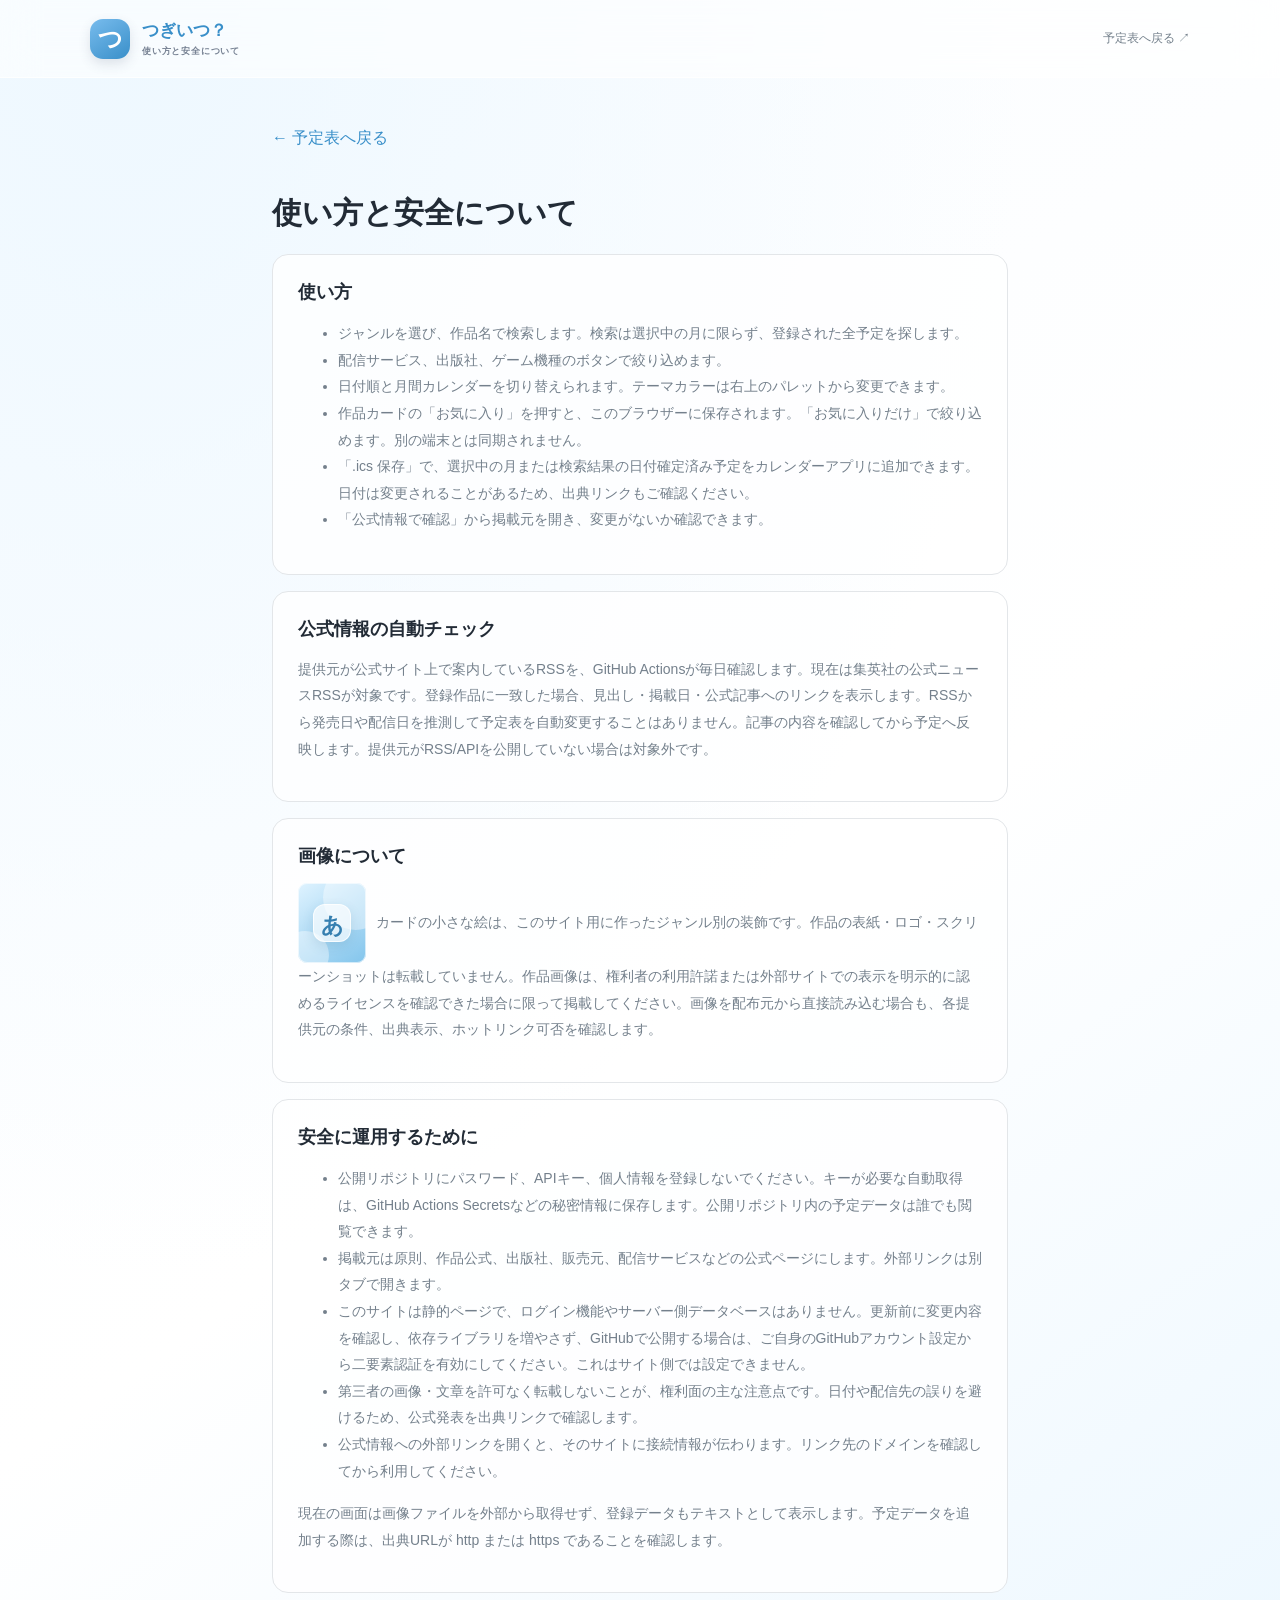
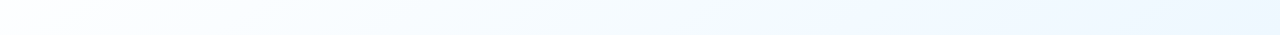
==== commit b02fc2dd: "Add favorites and calendar export" ====
--- a/help.html
+++ b/help.html
@@ -1,2 +1,2 @@
-<!doctype html><html lang="ja"><head><meta charset="utf-8"><meta name="viewport" content="width=device-width,initial-scale=1"><meta name="theme-color" content="#f4faff"><title>使い方と安全について | つぎいつ？</title><link rel="stylesheet" href="styles.css"><style>.help-page{max-width:780px;margin:42px auto;padding:0 22px}.help-page article{padding:25px;margin:16px 0;border:1px solid var(--line);border-radius:16px;background:rgba(255,255,255,.8)}.help-page h1{font-size:30px}.help-page h2{font-size:18px;margin-top:0}.help-page p,.help-page li{color:var(--muted);font-size:14px;line-height:1.9}.help-page a{color:var(--accent-strong)}.back{display:inline-block;margin:8px 0 24px;color:var(--accent-strong);text-decoration:none}.help-page .work-art{display:inline-grid;vertical-align:middle;margin-right:10px}</style></head><body><header class="site-header"><a class="brand" href="./"><span class="brand-icon">つ</span><span>つぎいつ？<small>使い方と安全について</small></span></a><a class="header-link" href="./">予定表へ戻る ↗</a></header><main class="help-page"><a class="back" href="./">← 予定表へ戻る</a><h1>使い方と安全について</h1><article><h2>使い方</h2><ul><li>ジャンルを選び、作品名で検索します。検索は選択中の月に限らず、登録された全予定を探します。</li><li>配信サービス、出版社、ゲーム機種のボタンで絞り込めます。</li><li>日付順と月間カレンダーを切り替えられます。テーマカラーは右上のパレットから変更できます。</li><li>「公式情報で確認」から掲載元を開き、変更がないか確認できます。</li></ul></article><article><h2>公式情報の自動チェック</h2><p>提供元が公式サイト上で案内しているRSSを、GitHub Actionsが毎日確認します。現在は集英社の公式ニュースRSSが対象です。登録作品に一致した場合、見出し・掲載日・公式記事へのリンクを表示します。RSSから発売日や配信日を推測して予定表を自動変更することはありません。記事の内容を確認してから予定へ反映します。提供元がRSS/APIを公開していない場合は対象外です。</p></article><article><h2>画像について</h2><p><span class="work-art art-anime" aria-hidden="true"><span class="art-mark">あ</span></span>カードの小さな絵は、このサイト用に作ったジャンル別の装飾です。作品の表紙・ロゴ・スクリーンショットは転載していません。作品画像は、権利者の利用許諾または外部サイトでの表示を明示的に認めるライセンスを確認できた場合に限って掲載してください。画像を配布元から直接読み込む場合も、各提供元の条件、出典表示、ホットリンク可否を確認します。</p></article><article><h2>安全に運用するために</h2><ul><li>公開リポジトリにパスワード、APIキー、個人情報を登録しないでください。キーが必要な自動取得は、GitHub Actions Secretsなどの秘密情報に保存します。公開リポジトリ内の予定データは誰でも閲覧できます。</li><li>掲載元は原則、作品公式、出版社、販売元、配信サービスなどの公式ページにします。外部リンクは別タブで開きます。</li><li>このサイトは静的ページで、ログイン機能やサーバー側データベースはありません。更新前に変更内容を確認し、依存ライブラリを増やさず、GitHubで公開する場合は、ご自身のGitHubアカウント設定から二要素認証を有効にしてください。これはサイト側では設定できません。</li><li>第三者の画像・文章を許可なく転載しないことが、権利面の主な注意点です。日付や配信先の誤りを避けるため、公式発表を出典リンクで確認します。</li><li>公式情報への外部リンクを開くと、そのサイトに接続情報が伝わります。リンク先のドメインを確認してから利用してください。</li></ul><p>現在の画面は画像ファイルを外部から取得せず、登録データもテキストとして表示します。予定データを追加する際は、出典URLが http または https であることを確認します。</p></article></main></body></html>
+<!doctype html><html lang="ja"><head><meta charset="utf-8"><meta name="viewport" content="width=device-width,initial-scale=1"><meta name="theme-color" content="#f4faff"><title>使い方と安全について | つぎいつ？</title><link rel="stylesheet" href="styles.css"><style>.help-page{max-width:780px;margin:42px auto;padding:0 22px}.help-page article{padding:25px;margin:16px 0;border:1px solid var(--line);border-radius:16px;background:rgba(255,255,255,.8)}.help-page h1{font-size:30px}.help-page h2{font-size:18px;margin-top:0}.help-page p,.help-page li{color:var(--muted);font-size:14px;line-height:1.9}.help-page a{color:var(--accent-strong)}.back{display:inline-block;margin:8px 0 24px;color:var(--accent-strong);text-decoration:none}.help-page .work-art{display:inline-grid;vertical-align:middle;margin-right:10px}</style></head><body><header class="site-header"><a class="brand" href="./"><span class="brand-icon">つ</span><span>つぎいつ？<small>使い方と安全について</small></span></a><a class="header-link" href="./">予定表へ戻る ↗</a></header><main class="help-page"><a class="back" href="./">← 予定表へ戻る</a><h1>使い方と安全について</h1><article><h2>使い方</h2><ul><li>ジャンルを選び、作品名で検索します。検索は選択中の月に限らず、登録された全予定を探します。</li><li>配信サービス、出版社、ゲーム機種のボタンで絞り込めます。</li><li>日付順と月間カレンダーを切り替えられます。テーマカラーは右上のパレットから変更できます。</li><li>作品カードの「お気に入り」を押すと、このブラウザーに保存されます。「お気に入りだけ」で絞り込めます。別の端末とは同期されません。</li><li>「.ics 保存」で、選択中の月または検索結果の日付確定済み予定をカレンダーアプリに追加できます。日付は変更されることがあるため、出典リンクもご確認ください。</li><li>「公式情報で確認」から掲載元を開き、変更がないか確認できます。</li></ul></article><article><h2>公式情報の自動チェック</h2><p>提供元が公式サイト上で案内しているRSSを、GitHub Actionsが毎日確認します。現在は集英社の公式ニュースRSSが対象です。登録作品に一致した場合、見出し・掲載日・公式記事へのリンクを表示します。RSSから発売日や配信日を推測して予定表を自動変更することはありません。記事の内容を確認してから予定へ反映します。提供元がRSS/APIを公開していない場合は対象外です。</p></article><article><h2>画像について</h2><p><span class="work-art art-anime" aria-hidden="true"><span class="art-mark">あ</span></span>カードの小さな絵は、このサイト用に作ったジャンル別の装飾です。作品の表紙・ロゴ・スクリーンショットは転載していません。作品画像は、権利者の利用許諾または外部サイトでの表示を明示的に認めるライセンスを確認できた場合に限って掲載してください。画像を配布元から直接読み込む場合も、各提供元の条件、出典表示、ホットリンク可否を確認します。</p></article><article><h2>安全に運用するために</h2><ul><li>公開リポジトリにパスワード、APIキー、個人情報を登録しないでください。キーが必要な自動取得は、GitHub Actions Secretsなどの秘密情報に保存します。公開リポジトリ内の予定データは誰でも閲覧できます。</li><li>掲載元は原則、作品公式、出版社、販売元、配信サービスなどの公式ページにします。外部リンクは別タブで開きます。</li><li>このサイトは静的ページで、ログイン機能やサーバー側データベースはありません。更新前に変更内容を確認し、依存ライブラリを増やさず、GitHubで公開する場合は、ご自身のGitHubアカウント設定から二要素認証を有効にしてください。これはサイト側では設定できません。</li><li>第三者の画像・文章を許可なく転載しないことが、権利面の主な注意点です。日付や配信先の誤りを避けるため、公式発表を出典リンクで確認します。</li><li>公式情報への外部リンクを開くと、そのサイトに接続情報が伝わります。リンク先のドメインを確認してから利用してください。</li></ul><p>現在の画面は画像ファイルを外部から取得せず、登録データもテキストとして表示します。予定データを追加する際は、出典URLが http または https であることを確認します。</p></article></main></body></html>
 
--- a/styles.css
+++ b/styles.css
@@ -18,4 +18,11 @@
 .event-card{grid-template-columns:68px 85px minmax(0,1fr)}.work-art{width:68px;height:80px;display:grid;place-items:center;position:relative;overflow:hidden;border-radius:9px;background:linear-gradient(145deg,#dff3ff,#83c5ec);box-shadow:inset 0 0 0 1px #ffffffa0}.work-art::before,.work-art::after{content:"";position:absolute;border-radius:50%;background:#ffffff65}.work-art::before{width:65px;height:65px;right:-22px;top:-18px}.work-art::after{width:48px;height:48px;left:-17px;bottom:-16px}.art-mark{position:relative;z-index:1;width:38px;height:38px;display:grid;place-items:center;border:1px solid #ffffffc9;border-radius:12px;background:#ffffffa6;color:#357fb0;font-size:22px;font-weight:800;box-shadow:0 4px 12px #21567720}.art-manga{background:linear-gradient(145deg,#fff0e9,#edaf9e)}.art-manga .art-mark{color:#b46654}.art-game{background:linear-gradient(145deg,#e7e8ff,#a8b6ed)}.art-game .art-mark{color:#5967ae}.event-card.list-event{display:grid;grid-template-columns:46px minmax(0,1fr);gap:11px}.event-card.list-event .work-art{display:grid;width:46px;height:56px;grid-column:1;grid-row:1}.event-card.list-event .event-body{grid-column:2;grid-row:1}
 @media(max-width:700px){.event-card{grid-template-columns:54px 74px minmax(0,1fr)}.work-art{width:54px;height:66px}.help-link{width:36px;height:36px}}
 @media(max-width:420px){.event-card{grid-template-columns:46px minmax(0,1fr)}.work-art{width:46px;height:56px;grid-row:1;grid-column:1}.event-card:not(.list-event) .event-date{grid-column:1 / -1;grid-row:2}.event-card:not(.list-event) .event-body{grid-column:2;grid-row:1 / span 2}}main .schedule{margin-top:30px}
-@media(max-width:700px){main .schedule{margin-top:22px}}
+@media(max-width:700px){main .schedule{margin-top:22px}}
+.site-header{position:relative;z-index:20}
+.updates-note{margin:-5px 0 12px;color:var(--muted);font-size:10px;line-height:1.7}.update-card{display:block;background:rgba(255,255,255,.58)}.update-card .event-body h3{margin-top:8px}.update-card .event-title{line-height:1.7;overflow-wrap:anywhere}.update-card .event-detail{font-size:10px}
+.month-options button.active:hover,.month-options button.active:focus-visible{background:var(--accent-strong);border-color:var(--accent-strong);color:#fff;box-shadow:0 0 0 3px color-mix(in srgb,var(--accent-strong) 22%,transparent)}
+
+
+.toolbar{flex-wrap:wrap}.favorite-filter,.export-calendar,.favorite-button{border:1px solid var(--line);border-radius:8px;background:rgba(255,255,255,.8);color:var(--accent-strong,var(--green));font-size:11px;font-weight:700;padding:8px 11px;white-space:nowrap;transition:background .15s,border-color .15s,transform .15s}.favorite-filter:hover,.export-calendar:hover,.favorite-button:hover{background:var(--accent-soft,#eaf6ff);border-color:var(--accent-strong,var(--green));transform:translateY(-1px)}.favorite-filter.selected,.favorite-button.is-favorite{background:var(--accent-soft,#eaf6ff);border-color:var(--accent-strong,var(--green));color:var(--accent-strong,var(--green))}.event-heading{display:flex;align-items:center;justify-content:space-between;gap:8px}.event-heading h3{margin:9px 0 1px;min-width:0}.favorite-button{font-size:10px;padding:5px 8px}.event-card.list-event .event-heading h3{margin:8px 0 2px}.export-calendar{padding:7px 10px;margin-left:8px}.month-select{flex-wrap:wrap}.favorite-filter:focus-visible,.export-calendar:focus-visible,.favorite-button:focus-visible{outline:3px solid color-mix(in srgb,var(--accent-strong,var(--green)) 35%,transparent);outline-offset:2px}
+@media(max-width:700px){.toolbar{gap:9px}.favorite-filter{align-self:flex-start}.export-calendar{margin-left:4px;padding:7px 8px;font-size:10px}.month-select{overflow:visible}.event-heading{align-items:flex-start}.favorite-button{padding:5px 7px;font-size:9px}}
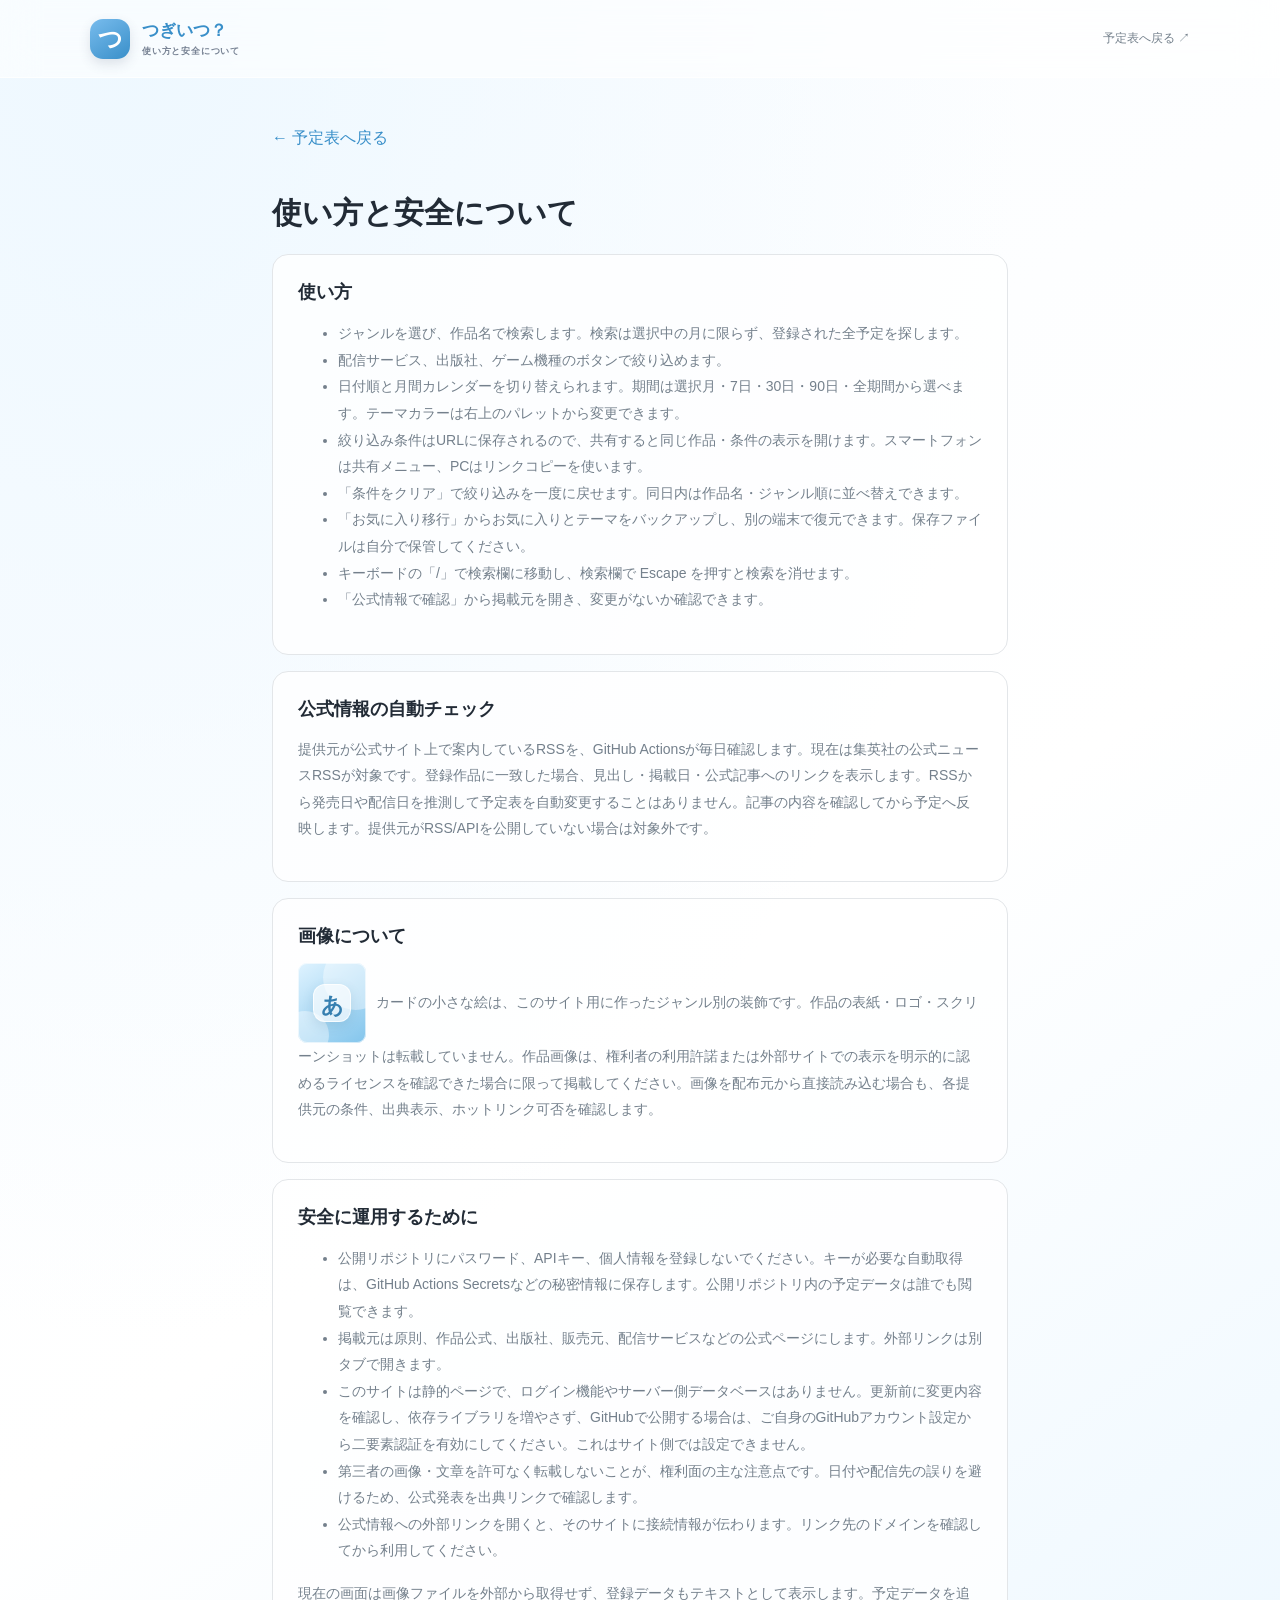
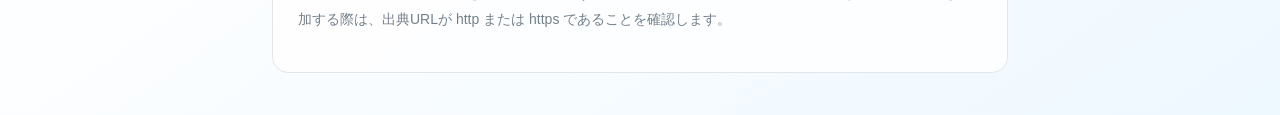
==== commit b90caa2d: "Document Version 5 features" ====
--- a/help.html
+++ b/help.html
@@ -1,2 +1,2 @@
-<!doctype html><html lang="ja"><head><meta charset="utf-8"><meta name="viewport" content="width=device-width,initial-scale=1"><meta name="theme-color" content="#f4faff"><title>使い方と安全について | つぎいつ？</title><link rel="stylesheet" href="styles.css"><style>.help-page{max-width:780px;margin:42px auto;padding:0 22px}.help-page article{padding:25px;margin:16px 0;border:1px solid var(--line);border-radius:16px;background:rgba(255,255,255,.8)}.help-page h1{font-size:30px}.help-page h2{font-size:18px;margin-top:0}.help-page p,.help-page li{color:var(--muted);font-size:14px;line-height:1.9}.help-page a{color:var(--accent-strong)}.back{display:inline-block;margin:8px 0 24px;color:var(--accent-strong);text-decoration:none}.help-page .work-art{display:inline-grid;vertical-align:middle;margin-right:10px}</style></head><body><header class="site-header"><a class="brand" href="./"><span class="brand-icon">つ</span><span>つぎいつ？<small>使い方と安全について</small></span></a><a class="header-link" href="./">予定表へ戻る ↗</a></header><main class="help-page"><a class="back" href="./">← 予定表へ戻る</a><h1>使い方と安全について</h1><article><h2>使い方</h2><ul><li>ジャンルを選び、作品名で検索します。検索は選択中の月に限らず、登録された全予定を探します。</li><li>配信サービス、出版社、ゲーム機種のボタンで絞り込めます。</li><li>日付順と月間カレンダーを切り替えられます。テーマカラーは右上のパレットから変更できます。</li><li>作品カードの「お気に入り」を押すと、このブラウザーに保存されます。「お気に入りだけ」で絞り込めます。別の端末とは同期されません。</li><li>「.ics 保存」で、選択中の月または検索結果の日付確定済み予定をカレンダーアプリに追加できます。日付は変更されることがあるため、出典リンクもご確認ください。</li><li>「公式情報で確認」から掲載元を開き、変更がないか確認できます。</li></ul></article><article><h2>公式情報の自動チェック</h2><p>提供元が公式サイト上で案内しているRSSを、GitHub Actionsが毎日確認します。現在は集英社の公式ニュースRSSが対象です。登録作品に一致した場合、見出し・掲載日・公式記事へのリンクを表示します。RSSから発売日や配信日を推測して予定表を自動変更することはありません。記事の内容を確認してから予定へ反映します。提供元がRSS/APIを公開していない場合は対象外です。</p></article><article><h2>画像について</h2><p><span class="work-art art-anime" aria-hidden="true"><span class="art-mark">あ</span></span>カードの小さな絵は、このサイト用に作ったジャンル別の装飾です。作品の表紙・ロゴ・スクリーンショットは転載していません。作品画像は、権利者の利用許諾または外部サイトでの表示を明示的に認めるライセンスを確認できた場合に限って掲載してください。画像を配布元から直接読み込む場合も、各提供元の条件、出典表示、ホットリンク可否を確認します。</p></article><article><h2>安全に運用するために</h2><ul><li>公開リポジトリにパスワード、APIキー、個人情報を登録しないでください。キーが必要な自動取得は、GitHub Actions Secretsなどの秘密情報に保存します。公開リポジトリ内の予定データは誰でも閲覧できます。</li><li>掲載元は原則、作品公式、出版社、販売元、配信サービスなどの公式ページにします。外部リンクは別タブで開きます。</li><li>このサイトは静的ページで、ログイン機能やサーバー側データベースはありません。更新前に変更内容を確認し、依存ライブラリを増やさず、GitHubで公開する場合は、ご自身のGitHubアカウント設定から二要素認証を有効にしてください。これはサイト側では設定できません。</li><li>第三者の画像・文章を許可なく転載しないことが、権利面の主な注意点です。日付や配信先の誤りを避けるため、公式発表を出典リンクで確認します。</li><li>公式情報への外部リンクを開くと、そのサイトに接続情報が伝わります。リンク先のドメインを確認してから利用してください。</li></ul><p>現在の画面は画像ファイルを外部から取得せず、登録データもテキストとして表示します。予定データを追加する際は、出典URLが http または https であることを確認します。</p></article></main></body></html>
+<!doctype html><html lang="ja"><head><meta charset="utf-8"><meta name="viewport" content="width=device-width,initial-scale=1"><meta name="theme-color" content="#f4faff"><title>使い方と安全について | つぎいつ？</title><link rel="stylesheet" href="styles.css"><style>.help-page{max-width:780px;margin:42px auto;padding:0 22px}.help-page article{padding:25px;margin:16px 0;border:1px solid var(--line);border-radius:16px;background:rgba(255,255,255,.8)}.help-page h1{font-size:30px}.help-page h2{font-size:18px;margin-top:0}.help-page p,.help-page li{color:var(--muted);font-size:14px;line-height:1.9}.help-page a{color:var(--accent-strong)}.back{display:inline-block;margin:8px 0 24px;color:var(--accent-strong);text-decoration:none}.help-page .work-art{display:inline-grid;vertical-align:middle;margin-right:10px}</style></head><body><header class="site-header"><a class="brand" href="./"><span class="brand-icon">つ</span><span>つぎいつ？<small>使い方と安全について</small></span></a><a class="header-link" href="./">予定表へ戻る ↗</a></header><main class="help-page"><a class="back" href="./">← 予定表へ戻る</a><h1>使い方と安全について</h1><article><h2>使い方</h2><ul><li>ジャンルを選び、作品名で検索します。検索は選択中の月に限らず、登録された全予定を探します。</li><li>配信サービス、出版社、ゲーム機種のボタンで絞り込めます。</li><li>日付順と月間カレンダーを切り替えられます。期間は選択月・7日・30日・90日・全期間から選べます。テーマカラーは右上のパレットから変更できます。</li><li>絞り込み条件はURLに保存されるので、共有すると同じ作品・条件の表示を開けます。スマートフォンは共有メニュー、PCはリンクコピーを使います。</li><li>「条件をクリア」で絞り込みを一度に戻せます。同日内は作品名・ジャンル順に並べ替えできます。</li><li>「お気に入り移行」からお気に入りとテーマをバックアップし、別の端末で復元できます。保存ファイルは自分で保管してください。</li><li>キーボードの「/」で検索欄に移動し、検索欄で Escape を押すと検索を消せます。</li><li>「公式情報で確認」から掲載元を開き、変更がないか確認できます。</li></ul></article><article><h2>公式情報の自動チェック</h2><p>提供元が公式サイト上で案内しているRSSを、GitHub Actionsが毎日確認します。現在は集英社の公式ニュースRSSが対象です。登録作品に一致した場合、見出し・掲載日・公式記事へのリンクを表示します。RSSから発売日や配信日を推測して予定表を自動変更することはありません。記事の内容を確認してから予定へ反映します。提供元がRSS/APIを公開していない場合は対象外です。</p></article><article><h2>画像について</h2><p><span class="work-art art-anime" aria-hidden="true"><span class="art-mark">あ</span></span>カードの小さな絵は、このサイト用に作ったジャンル別の装飾です。作品の表紙・ロゴ・スクリーンショットは転載していません。作品画像は、権利者の利用許諾または外部サイトでの表示を明示的に認めるライセンスを確認できた場合に限って掲載してください。画像を配布元から直接読み込む場合も、各提供元の条件、出典表示、ホットリンク可否を確認します。</p></article><article><h2>安全に運用するために</h2><ul><li>公開リポジトリにパスワード、APIキー、個人情報を登録しないでください。キーが必要な自動取得は、GitHub Actions Secretsなどの秘密情報に保存します。公開リポジトリ内の予定データは誰でも閲覧できます。</li><li>掲載元は原則、作品公式、出版社、販売元、配信サービスなどの公式ページにします。外部リンクは別タブで開きます。</li><li>このサイトは静的ページで、ログイン機能やサーバー側データベースはありません。更新前に変更内容を確認し、依存ライブラリを増やさず、GitHubで公開する場合は、ご自身のGitHubアカウント設定から二要素認証を有効にしてください。これはサイト側では設定できません。</li><li>第三者の画像・文章を許可なく転載しないことが、権利面の主な注意点です。日付や配信先の誤りを避けるため、公式発表を出典リンクで確認します。</li><li>公式情報への外部リンクを開くと、そのサイトに接続情報が伝わります。リンク先のドメインを確認してから利用してください。</li></ul><p>現在の画面は画像ファイルを外部から取得せず、登録データもテキストとして表示します。予定データを追加する際は、出典URLが http または https であることを確認します。</p></article></main></body></html>
 
--- a/styles.css
+++ b/styles.css
@@ -22,7 +22,12 @@
 .site-header{position:relative;z-index:20}
 .updates-note{margin:-5px 0 12px;color:var(--muted);font-size:10px;line-height:1.7}.update-card{display:block;background:rgba(255,255,255,.58)}.update-card .event-body h3{margin-top:8px}.update-card .event-title{line-height:1.7;overflow-wrap:anywhere}.update-card .event-detail{font-size:10px}
 .month-options button.active:hover,.month-options button.active:focus-visible{background:var(--accent-strong);border-color:var(--accent-strong);color:#fff;box-shadow:0 0 0 3px color-mix(in srgb,var(--accent-strong) 22%,transparent)}
+
+.toolbar{flex-wrap:wrap}.favorite-filter,.export-calendar,.favorite-button{border:1px solid var(--line);border-radius:8px;background:rgba(255,255,255,.8);color:var(--accent-strong,var(--green));font-size:11px;font-weight:700;padding:8px 11px;white-space:nowrap;transition:background .15s,border-color .15s,transform .15s}.favorite-filter:hover,.export-calendar:hover,.favorite-button:hover{background:var(--accent-soft,#eaf6ff);border-color:var(--accent-strong,var(--green));transform:translateY(-1px)}.favorite-filter.selected,.favorite-button.is-favorite{background:var(--accent-soft,#eaf6ff);border-color:var(--accent-strong,var(--green));color:var(--accent-strong,var(--green))}.event-heading{display:flex;align-items:center;justify-content:space-between;gap:8px}.event-heading h3{margin:9px 0 1px;min-width:0}.favorite-button{font-size:10px;padding:5px 8px}.event-card.list-event .event-heading h3{margin:8px 0 2px}.export-calendar{padding:7px 10px;margin-left:8px}.month-select{flex-wrap:wrap}.favorite-filter:focus-visible,.export-calendar:focus-visible,.favorite-button:focus-visible{outline:3px solid color-mix(in srgb,var(--accent-strong,var(--green)) 35%,transparent);outline-offset:2px}
+@media(max-width:700px){.toolbar{gap:9px}.favorite-filter{align-self:flex-start}.export-calendar{margin-left:4px;padding:7px 8px;font-size:10px}.month-select{overflow:visible}.event-heading{align-items:flex-start}.favorite-button{padding:5px 7px;font-size:9px}}
+
+.schedule-tools{display:grid;grid-template-columns:minmax(0,1fr) auto;gap:10px 14px;align-items:center;padding:14px 0 10px;border-bottom:1px solid var(--line)}
+.horizon,.schedule-actions{display:flex;align-items:center;gap:6px;flex-wrap:wrap}.horizon>span,.result-count,.sort-control{font-size:10px;color:var(--muted);font-weight:700}.horizon>span{margin-right:3px}.horizon button,.utility-button,.sort-control select{border:1px solid var(--line);border-radius:8px;background:rgba(255,255,255,.76);color:var(--accent-strong);padding:7px 10px;font-size:10px;font-weight:700;white-space:nowrap}.horizon button.active{background:var(--accent-strong);border-color:var(--accent-strong);color:white}.result-count{grid-column:1;grid-row:2;margin:0}.schedule-actions{grid-column:2;grid-row:1 / span 2;justify-content:flex-end}.sort-control{display:flex;align-items:center;gap:5px}.sort-control select{padding:6px 8px}.utility-button{transition:background .15s,border-color .15s}.utility-button:hover,.horizon button:hover{border-color:var(--accent-strong);background:var(--accent-soft)}
+.favorites-dialog{width:min(420px,calc(100vw - 30px));border:1px solid var(--line);border-radius:18px;padding:24px;background:rgba(255,255,255,.97);color:var(--ink);box-shadow:0 22px 70px #25384c2b}.favorites-dialog::backdrop{background:#1c304655;backdrop-filter:blur(3px)}.favorites-dialog h2{margin:0 30px 8px 0;font-size:19px}.favorites-dialog p{font-size:12px;line-height:1.8;color:var(--muted)}.favorites-dialog form{position:absolute;right:15px;top:12px}.dialog-close{border:0;background:none;color:var(--muted);font-size:25px}.backup-actions{display:flex;gap:8px;flex-wrap:wrap}.favorites-dialog #backup-status{min-height:1.5em}
+@media(max-width:760px){.schedule-tools{grid-template-columns:1fr;gap:9px}.schedule-actions{grid-column:1;grid-row:3;justify-content:flex-start}.result-count{grid-row:2}.horizon{overflow-x:auto;flex-wrap:nowrap;padding-bottom:2px}.horizon button{padding:7px 9px}.schedule-actions{gap:5px}.sort-control,.utility-button{font-size:9px}.favorites-dialog{padding:21px}}
 
-
-.toolbar{flex-wrap:wrap}.favorite-filter,.export-calendar,.favorite-button{border:1px solid var(--line);border-radius:8px;background:rgba(255,255,255,.8);color:var(--accent-strong,var(--green));font-size:11px;font-weight:700;padding:8px 11px;white-space:nowrap;transition:background .15s,border-color .15s,transform .15s}.favorite-filter:hover,.export-calendar:hover,.favorite-button:hover{background:var(--accent-soft,#eaf6ff);border-color:var(--accent-strong,var(--green));transform:translateY(-1px)}.favorite-filter.selected,.favorite-button.is-favorite{background:var(--accent-soft,#eaf6ff);border-color:var(--accent-strong,var(--green));color:var(--accent-strong,var(--green))}.event-heading{display:flex;align-items:center;justify-content:space-between;gap:8px}.event-heading h3{margin:9px 0 1px;min-width:0}.favorite-button{font-size:10px;padding:5px 8px}.event-card.list-event .event-heading h3{margin:8px 0 2px}.export-calendar{padding:7px 10px;margin-left:8px}.month-select{flex-wrap:wrap}.favorite-filter:focus-visible,.export-calendar:focus-visible,.favorite-button:focus-visible{outline:3px solid color-mix(in srgb,var(--accent-strong,var(--green)) 35%,transparent);outline-offset:2px}
-@media(max-width:700px){.toolbar{gap:9px}.favorite-filter{align-self:flex-start}.export-calendar{margin-left:4px;padding:7px 8px;font-size:10px}.month-select{overflow:visible}.event-heading{align-items:flex-start}.favorite-button{padding:5px 7px;font-size:9px}}
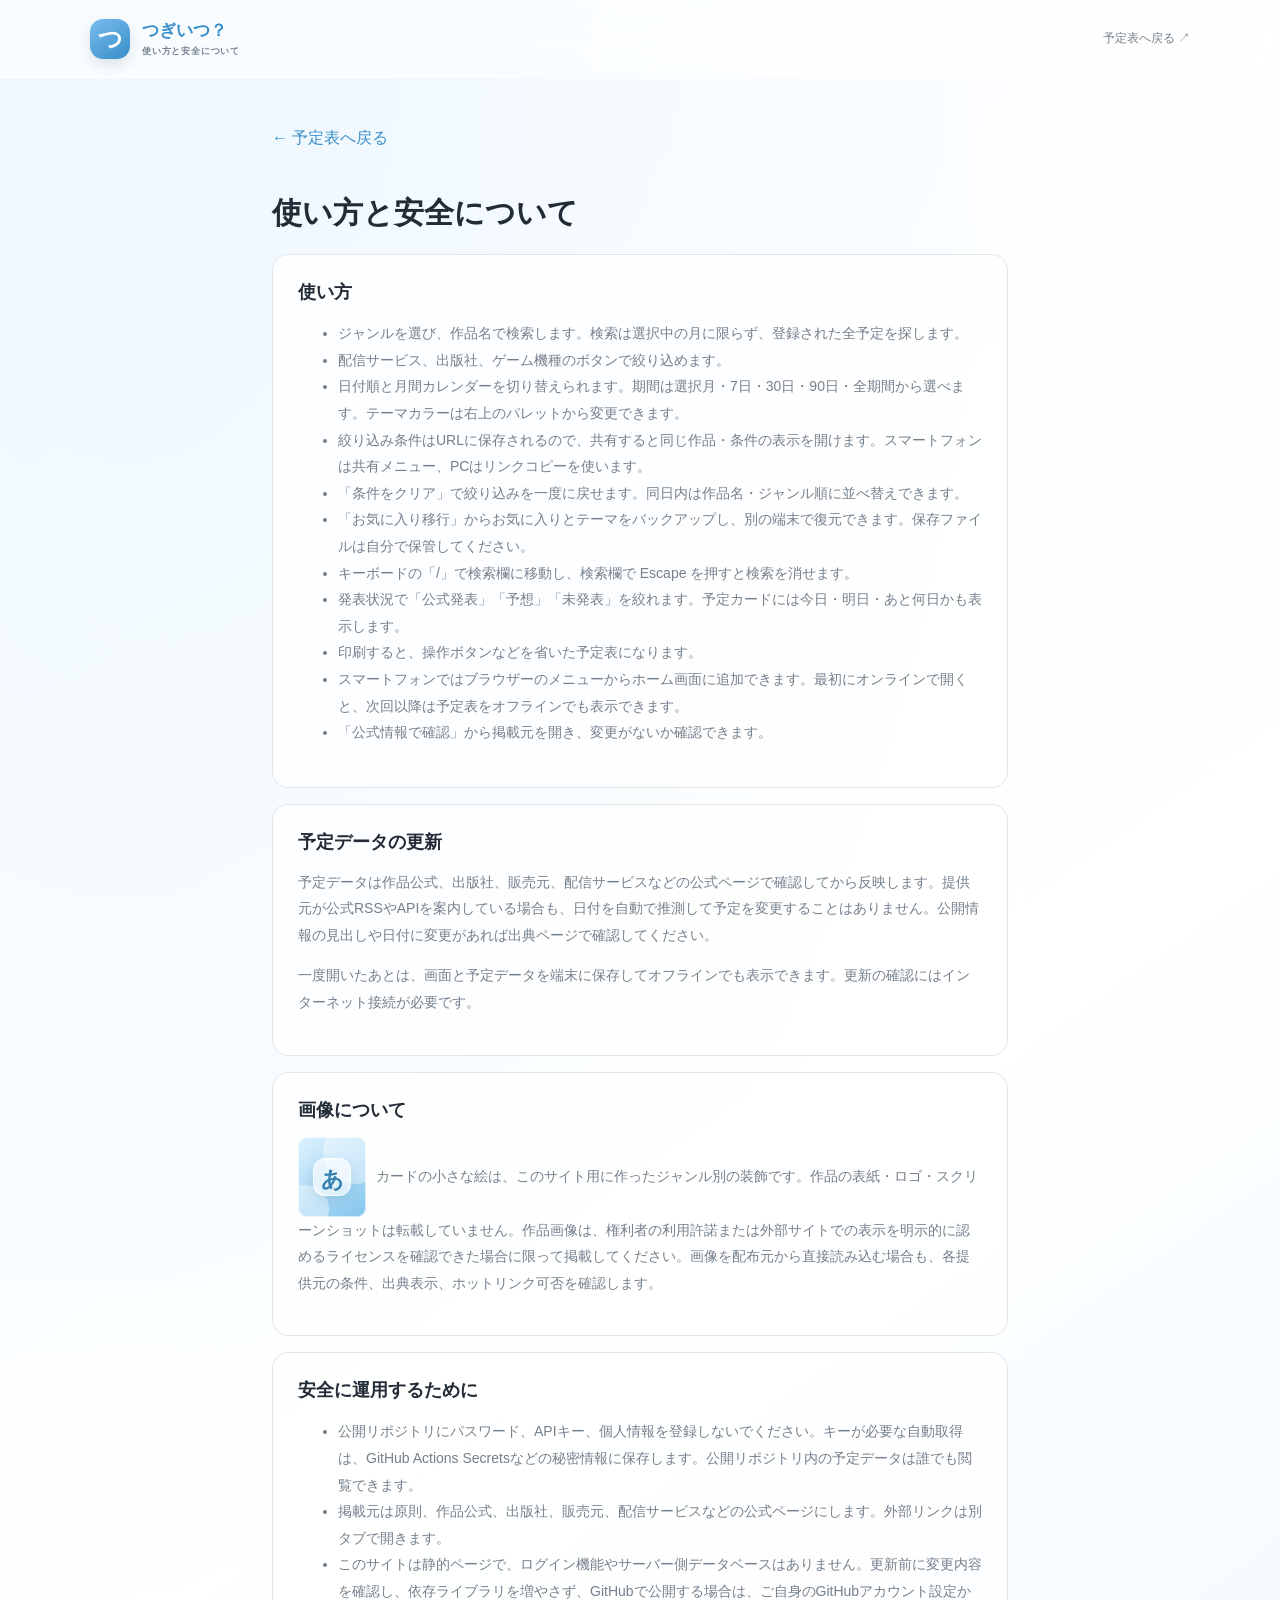
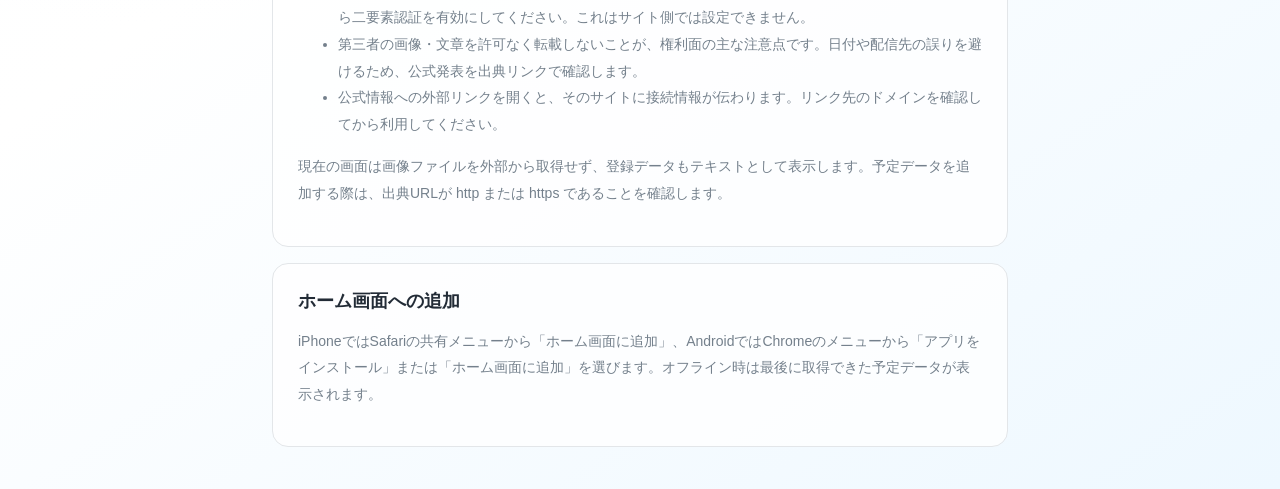
==== commit beb9192f: "Release Ver.1.50.0: update help.html" ====
--- a/help.html
+++ b/help.html
@@ -1,2 +1,2 @@
-<!doctype html><html lang="ja"><head><meta charset="utf-8"><meta name="viewport" content="width=device-width,initial-scale=1"><meta name="theme-color" content="#f4faff"><title>使い方と安全について | つぎいつ？</title><link rel="stylesheet" href="styles.css"><style>.help-page{max-width:780px;margin:42px auto;padding:0 22px}.help-page article{padding:25px;margin:16px 0;border:1px solid var(--line);border-radius:16px;background:rgba(255,255,255,.8)}.help-page h1{font-size:30px}.help-page h2{font-size:18px;margin-top:0}.help-page p,.help-page li{color:var(--muted);font-size:14px;line-height:1.9}.help-page a{color:var(--accent-strong)}.back{display:inline-block;margin:8px 0 24px;color:var(--accent-strong);text-decoration:none}.help-page .work-art{display:inline-grid;vertical-align:middle;margin-right:10px}</style></head><body><header class="site-header"><a class="brand" href="./"><span class="brand-icon">つ</span><span>つぎいつ？<small>使い方と安全について</small></span></a><a class="header-link" href="./">予定表へ戻る ↗</a></header><main class="help-page"><a class="back" href="./">← 予定表へ戻る</a><h1>使い方と安全について</h1><article><h2>使い方</h2><ul><li>ジャンルを選び、作品名で検索します。検索は選択中の月に限らず、登録された全予定を探します。</li><li>配信サービス、出版社、ゲーム機種のボタンで絞り込めます。</li><li>日付順と月間カレンダーを切り替えられます。期間は選択月・7日・30日・90日・全期間から選べます。テーマカラーは右上のパレットから変更できます。</li><li>絞り込み条件はURLに保存されるので、共有すると同じ作品・条件の表示を開けます。スマートフォンは共有メニュー、PCはリンクコピーを使います。</li><li>「条件をクリア」で絞り込みを一度に戻せます。同日内は作品名・ジャンル順に並べ替えできます。</li><li>「お気に入り移行」からお気に入りとテーマをバックアップし、別の端末で復元できます。保存ファイルは自分で保管してください。</li><li>キーボードの「/」で検索欄に移動し、検索欄で Escape を押すと検索を消せます。</li><li>「公式情報で確認」から掲載元を開き、変更がないか確認できます。</li></ul></article><article><h2>公式情報の自動チェック</h2><p>提供元が公式サイト上で案内しているRSSを、GitHub Actionsが毎日確認します。現在は集英社の公式ニュースRSSが対象です。登録作品に一致した場合、見出し・掲載日・公式記事へのリンクを表示します。RSSから発売日や配信日を推測して予定表を自動変更することはありません。記事の内容を確認してから予定へ反映します。提供元がRSS/APIを公開していない場合は対象外です。</p></article><article><h2>画像について</h2><p><span class="work-art art-anime" aria-hidden="true"><span class="art-mark">あ</span></span>カードの小さな絵は、このサイト用に作ったジャンル別の装飾です。作品の表紙・ロゴ・スクリーンショットは転載していません。作品画像は、権利者の利用許諾または外部サイトでの表示を明示的に認めるライセンスを確認できた場合に限って掲載してください。画像を配布元から直接読み込む場合も、各提供元の条件、出典表示、ホットリンク可否を確認します。</p></article><article><h2>安全に運用するために</h2><ul><li>公開リポジトリにパスワード、APIキー、個人情報を登録しないでください。キーが必要な自動取得は、GitHub Actions Secretsなどの秘密情報に保存します。公開リポジトリ内の予定データは誰でも閲覧できます。</li><li>掲載元は原則、作品公式、出版社、販売元、配信サービスなどの公式ページにします。外部リンクは別タブで開きます。</li><li>このサイトは静的ページで、ログイン機能やサーバー側データベースはありません。更新前に変更内容を確認し、依存ライブラリを増やさず、GitHubで公開する場合は、ご自身のGitHubアカウント設定から二要素認証を有効にしてください。これはサイト側では設定できません。</li><li>第三者の画像・文章を許可なく転載しないことが、権利面の主な注意点です。日付や配信先の誤りを避けるため、公式発表を出典リンクで確認します。</li><li>公式情報への外部リンクを開くと、そのサイトに接続情報が伝わります。リンク先のドメインを確認してから利用してください。</li></ul><p>現在の画面は画像ファイルを外部から取得せず、登録データもテキストとして表示します。予定データを追加する際は、出典URLが http または https であることを確認します。</p></article></main></body></html>
+<!doctype html><html lang="ja"><head><meta charset="utf-8"><meta name="viewport" content="width=device-width,initial-scale=1"><meta name="theme-color" content="#f4faff"><title>使い方と安全について | つぎいつ？</title><link rel="stylesheet" href="styles.css?v=1.50.0"><style>.help-page{max-width:780px;margin:42px auto;padding:0 22px}.help-page article{padding:25px;margin:16px 0;border:1px solid var(--line);border-radius:16px;background:rgba(255,255,255,.8)}.help-page h1{font-size:30px}.help-page h2{font-size:18px;margin-top:0}.help-page p,.help-page li{color:var(--muted);font-size:14px;line-height:1.9}.help-page a{color:var(--accent-strong)}.back{display:inline-block;margin:8px 0 24px;color:var(--accent-strong);text-decoration:none}.help-page .work-art{display:inline-grid;vertical-align:middle;margin-right:10px}</style></head><body><header class="site-header"><a class="brand" href="./"><span class="brand-icon">つ</span><span>つぎいつ？<small>使い方と安全について</small></span></a><a class="header-link" href="./">予定表へ戻る ↗</a></header><main class="help-page"><a class="back" href="./">← 予定表へ戻る</a><h1>使い方と安全について</h1><article><h2>使い方</h2><ul><li>ジャンルを選び、作品名で検索します。検索は選択中の月に限らず、登録された全予定を探します。</li><li>配信サービス、出版社、ゲーム機種のボタンで絞り込めます。</li><li>日付順と月間カレンダーを切り替えられます。期間は選択月・7日・30日・90日・全期間から選べます。テーマカラーは右上のパレットから変更できます。</li><li>絞り込み条件はURLに保存されるので、共有すると同じ作品・条件の表示を開けます。スマートフォンは共有メニュー、PCはリンクコピーを使います。</li><li>「条件をクリア」で絞り込みを一度に戻せます。同日内は作品名・ジャンル順に並べ替えできます。</li><li>「お気に入り移行」からお気に入りとテーマをバックアップし、別の端末で復元できます。保存ファイルは自分で保管してください。</li><li>キーボードの「/」で検索欄に移動し、検索欄で Escape を押すと検索を消せます。</li><li>発表状況で「公式発表」「予想」「未発表」を絞れます。予定カードには今日・明日・あと何日かも表示します。</li><li>印刷すると、操作ボタンなどを省いた予定表になります。</li><li>スマートフォンではブラウザーのメニューからホーム画面に追加できます。最初にオンラインで開くと、次回以降は予定表をオフラインでも表示できます。</li><li>「公式情報で確認」から掲載元を開き、変更がないか確認できます。</li></ul></article><article><h2>予定データの更新</h2><p>予定データは作品公式、出版社、販売元、配信サービスなどの公式ページで確認してから反映します。提供元が公式RSSやAPIを案内している場合も、日付を自動で推測して予定を変更することはありません。公開情報の見出しや日付に変更があれば出典ページで確認してください。</p><p>一度開いたあとは、画面と予定データを端末に保存してオフラインでも表示できます。更新の確認にはインターネット接続が必要です。</p></article><article><h2>画像について</h2><p><span class="work-art art-anime" aria-hidden="true"><span class="art-mark">あ</span></span>カードの小さな絵は、このサイト用に作ったジャンル別の装飾です。作品の表紙・ロゴ・スクリーンショットは転載していません。作品画像は、権利者の利用許諾または外部サイトでの表示を明示的に認めるライセンスを確認できた場合に限って掲載してください。画像を配布元から直接読み込む場合も、各提供元の条件、出典表示、ホットリンク可否を確認します。</p></article><article><h2>安全に運用するために</h2><ul><li>公開リポジトリにパスワード、APIキー、個人情報を登録しないでください。キーが必要な自動取得は、GitHub Actions Secretsなどの秘密情報に保存します。公開リポジトリ内の予定データは誰でも閲覧できます。</li><li>掲載元は原則、作品公式、出版社、販売元、配信サービスなどの公式ページにします。外部リンクは別タブで開きます。</li><li>このサイトは静的ページで、ログイン機能やサーバー側データベースはありません。更新前に変更内容を確認し、依存ライブラリを増やさず、GitHubで公開する場合は、ご自身のGitHubアカウント設定から二要素認証を有効にしてください。これはサイト側では設定できません。</li><li>第三者の画像・文章を許可なく転載しないことが、権利面の主な注意点です。日付や配信先の誤りを避けるため、公式発表を出典リンクで確認します。</li><li>公式情報への外部リンクを開くと、そのサイトに接続情報が伝わります。リンク先のドメインを確認してから利用してください。</li></ul><p>現在の画面は画像ファイルを外部から取得せず、登録データもテキストとして表示します。予定データを追加する際は、出典URLが http または https であることを確認します。</p></article><article><h2>ホーム画面への追加</h2><p>iPhoneではSafariの共有メニューから「ホーム画面に追加」、AndroidではChromeのメニューから「アプリをインストール」または「ホーム画面に追加」を選びます。オフライン時は最後に取得できた予定データが表示されます。</p></article></main></body></html>
 
--- a/styles.css
+++ b/styles.css
@@ -30,4 +30,15 @@
 .horizon,.schedule-actions{display:flex;align-items:center;gap:6px;flex-wrap:wrap}.horizon>span,.result-count,.sort-control{font-size:10px;color:var(--muted);font-weight:700}.horizon>span{margin-right:3px}.horizon button,.utility-button,.sort-control select{border:1px solid var(--line);border-radius:8px;background:rgba(255,255,255,.76);color:var(--accent-strong);padding:7px 10px;font-size:10px;font-weight:700;white-space:nowrap}.horizon button.active{background:var(--accent-strong);border-color:var(--accent-strong);color:white}.result-count{grid-column:1;grid-row:2;margin:0}.schedule-actions{grid-column:2;grid-row:1 / span 2;justify-content:flex-end}.sort-control{display:flex;align-items:center;gap:5px}.sort-control select{padding:6px 8px}.utility-button{transition:background .15s,border-color .15s}.utility-button:hover,.horizon button:hover{border-color:var(--accent-strong);background:var(--accent-soft)}
 .favorites-dialog{width:min(420px,calc(100vw - 30px));border:1px solid var(--line);border-radius:18px;padding:24px;background:rgba(255,255,255,.97);color:var(--ink);box-shadow:0 22px 70px #25384c2b}.favorites-dialog::backdrop{background:#1c304655;backdrop-filter:blur(3px)}.favorites-dialog h2{margin:0 30px 8px 0;font-size:19px}.favorites-dialog p{font-size:12px;line-height:1.8;color:var(--muted)}.favorites-dialog form{position:absolute;right:15px;top:12px}.dialog-close{border:0;background:none;color:var(--muted);font-size:25px}.backup-actions{display:flex;gap:8px;flex-wrap:wrap}.favorites-dialog #backup-status{min-height:1.5em}
 @media(max-width:760px){.schedule-tools{grid-template-columns:1fr;gap:9px}.schedule-actions{grid-column:1;grid-row:3;justify-content:flex-start}.result-count{grid-row:2}.horizon{overflow-x:auto;flex-wrap:nowrap;padding-bottom:2px}.horizon button{padding:7px 9px}.schedule-actions{gap:5px}.sort-control,.utility-button{font-size:9px}.favorites-dialog{padding:21px}}
+
+.site-version{display:inline-flex;align-items:center;border:1px solid var(--line);border-radius:999px;padding:3px 8px;color:var(--muted);font-size:9px;letter-spacing:.03em}
+.skip-link{position:absolute;left:12px;top:-60px;z-index:100;padding:10px 14px;border-radius:8px;background:var(--accent-strong);color:#fff;text-decoration:none}.skip-link:focus{top:12px}
+.status-filters{display:flex;align-items:center;gap:6px;flex-wrap:wrap;padding:10px 0 2px}.status-filters>span{margin-right:4px;color:var(--muted);font-size:10px;font-weight:700}.status-filters button{border:1px solid var(--line);border-radius:8px;background:rgba(255,255,255,.72);color:var(--muted);padding:6px 9px;font-size:10px}.status-filters button[aria-pressed="true"]{border-color:var(--accent-strong);background:var(--accent-soft);color:var(--accent-strong);font-weight:700}
+.filter-count,.status-count{margin-left:5px;font-size:9px;font-weight:600;opacity:.72}.status-count::before{content:'·';margin-right:3px}
+.event-date{display:flex;flex-direction:column;gap:5px}.event-countdown{font-size:9px;font-weight:700;color:var(--accent-strong);letter-spacing:0}.event-card.is-past .event-countdown{color:var(--muted)}.event-card.is-past .event-date{opacity:.75}
+.empty .utility-button{display:block;margin-top:10px}.filters button[aria-pressed="true"]{box-shadow:0 0 0 2px color-mix(in srgb,var(--accent-strong) 16%,transparent)}
+:focus-visible{outline:3px solid color-mix(in srgb,var(--accent-strong) 42%,transparent);outline-offset:2px}
+@media(prefers-reduced-motion:reduce){*,*::before,*::after{scroll-behavior:auto!important;animation-duration:.01ms!important;animation-iteration-count:1!important;transition-duration:.01ms!important}}
+@media print{.site-header,.header-actions,.toolbar,.filters,.status-filters,.schedule-tools,.view-switch,.month-select,.how,footer,.favorite-button{display:none!important}body{background:#fff}.schedule{border:0;box-shadow:none;padding:0}.event-card{break-inside:avoid}.source::after{content:' (' attr(href) ')';font-size:8px;color:#555}}
+@media(max-width:760px){.status-filters{overflow-x:auto;flex-wrap:nowrap;padding-bottom:5px}.status-filters button{flex:0 0 auto}.site-version{font-size:8px}}
 
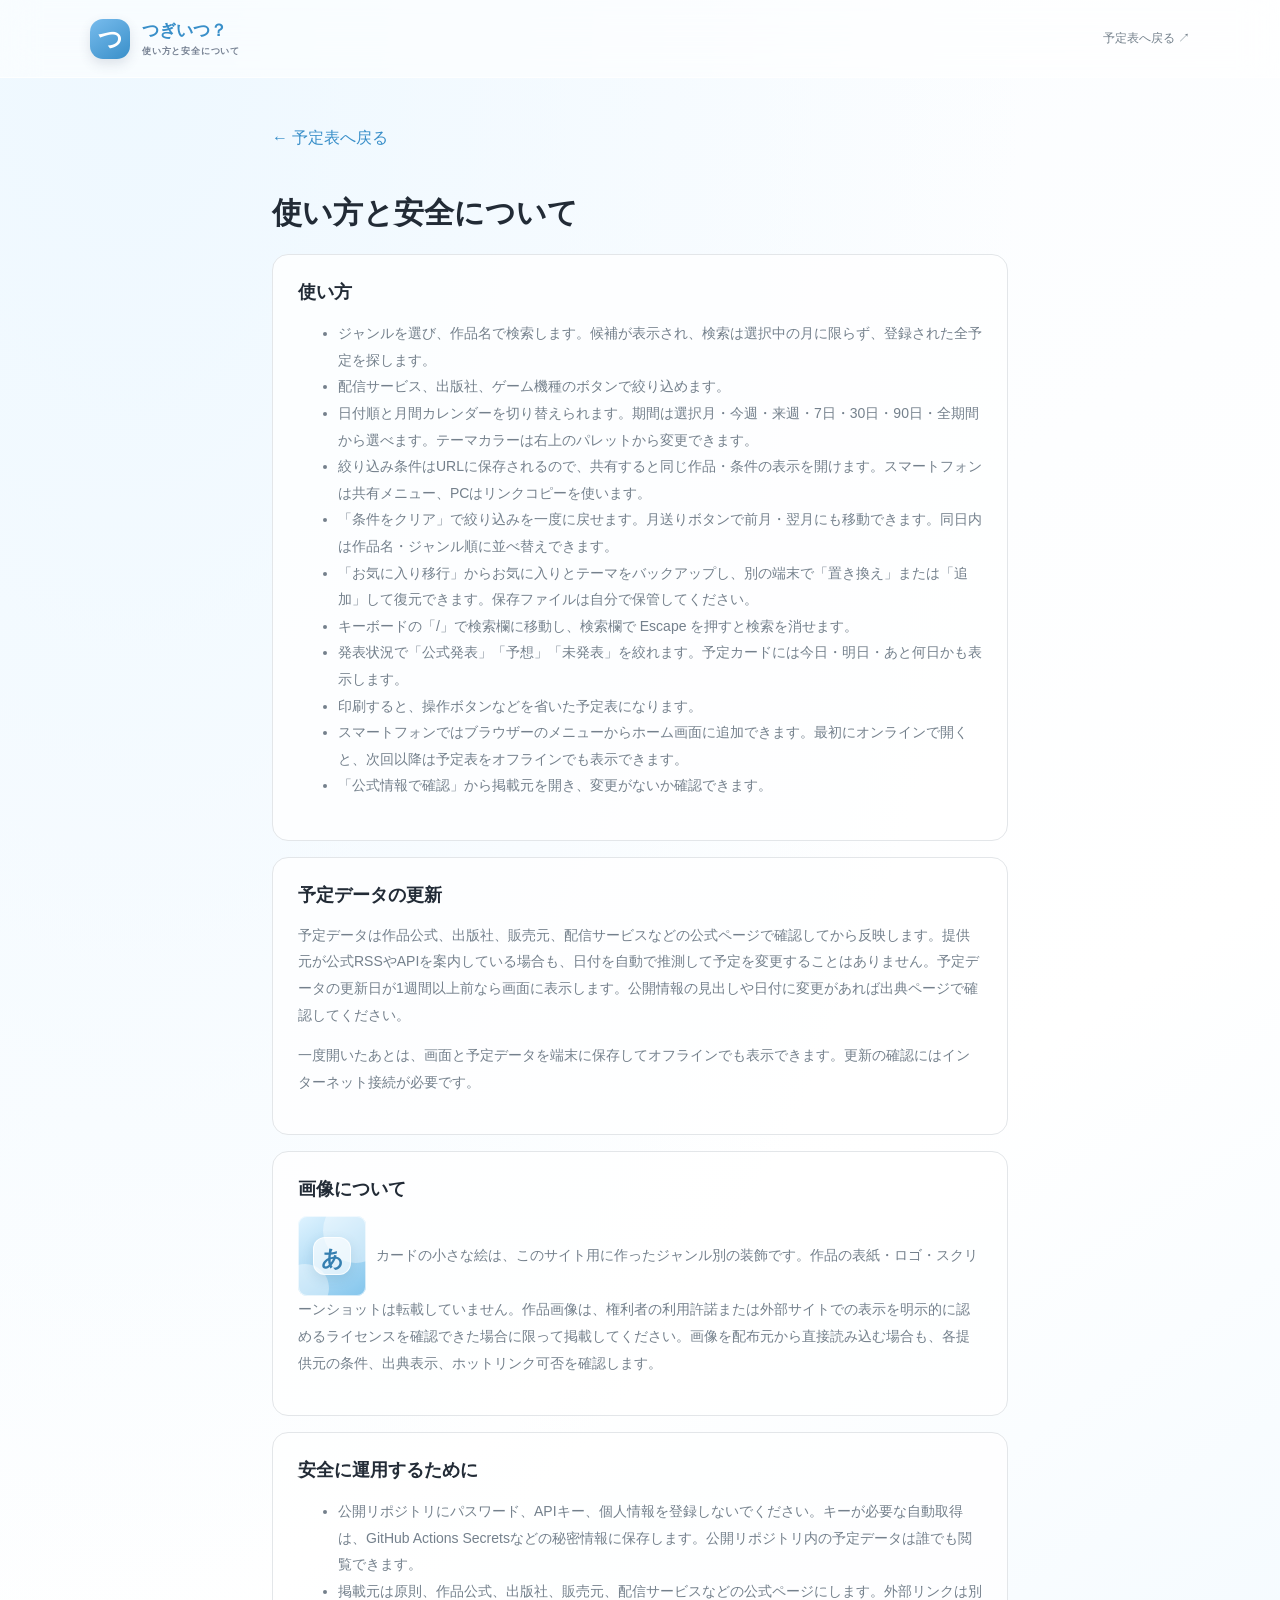
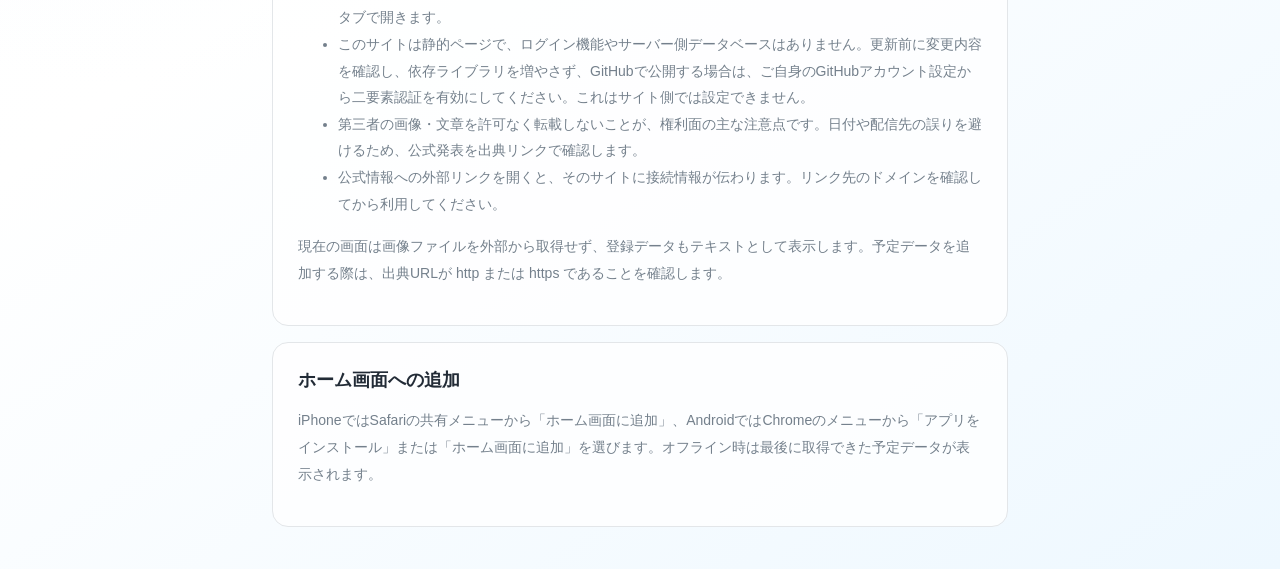
==== commit bf5bef2f: "Release Ver.1.50.0 improvements: help.html" ====
--- a/help.html
+++ b/help.html
@@ -1,2 +1,2 @@
-<!doctype html><html lang="ja"><head><meta charset="utf-8"><meta name="viewport" content="width=device-width,initial-scale=1"><meta name="theme-color" content="#f4faff"><title>使い方と安全について | つぎいつ？</title><link rel="stylesheet" href="styles.css?v=1.50.0"><style>.help-page{max-width:780px;margin:42px auto;padding:0 22px}.help-page article{padding:25px;margin:16px 0;border:1px solid var(--line);border-radius:16px;background:rgba(255,255,255,.8)}.help-page h1{font-size:30px}.help-page h2{font-size:18px;margin-top:0}.help-page p,.help-page li{color:var(--muted);font-size:14px;line-height:1.9}.help-page a{color:var(--accent-strong)}.back{display:inline-block;margin:8px 0 24px;color:var(--accent-strong);text-decoration:none}.help-page .work-art{display:inline-grid;vertical-align:middle;margin-right:10px}</style></head><body><header class="site-header"><a class="brand" href="./"><span class="brand-icon">つ</span><span>つぎいつ？<small>使い方と安全について</small></span></a><a class="header-link" href="./">予定表へ戻る ↗</a></header><main class="help-page"><a class="back" href="./">← 予定表へ戻る</a><h1>使い方と安全について</h1><article><h2>使い方</h2><ul><li>ジャンルを選び、作品名で検索します。検索は選択中の月に限らず、登録された全予定を探します。</li><li>配信サービス、出版社、ゲーム機種のボタンで絞り込めます。</li><li>日付順と月間カレンダーを切り替えられます。期間は選択月・7日・30日・90日・全期間から選べます。テーマカラーは右上のパレットから変更できます。</li><li>絞り込み条件はURLに保存されるので、共有すると同じ作品・条件の表示を開けます。スマートフォンは共有メニュー、PCはリンクコピーを使います。</li><li>「条件をクリア」で絞り込みを一度に戻せます。同日内は作品名・ジャンル順に並べ替えできます。</li><li>「お気に入り移行」からお気に入りとテーマをバックアップし、別の端末で復元できます。保存ファイルは自分で保管してください。</li><li>キーボードの「/」で検索欄に移動し、検索欄で Escape を押すと検索を消せます。</li><li>発表状況で「公式発表」「予想」「未発表」を絞れます。予定カードには今日・明日・あと何日かも表示します。</li><li>印刷すると、操作ボタンなどを省いた予定表になります。</li><li>スマートフォンではブラウザーのメニューからホーム画面に追加できます。最初にオンラインで開くと、次回以降は予定表をオフラインでも表示できます。</li><li>「公式情報で確認」から掲載元を開き、変更がないか確認できます。</li></ul></article><article><h2>予定データの更新</h2><p>予定データは作品公式、出版社、販売元、配信サービスなどの公式ページで確認してから反映します。提供元が公式RSSやAPIを案内している場合も、日付を自動で推測して予定を変更することはありません。公開情報の見出しや日付に変更があれば出典ページで確認してください。</p><p>一度開いたあとは、画面と予定データを端末に保存してオフラインでも表示できます。更新の確認にはインターネット接続が必要です。</p></article><article><h2>画像について</h2><p><span class="work-art art-anime" aria-hidden="true"><span class="art-mark">あ</span></span>カードの小さな絵は、このサイト用に作ったジャンル別の装飾です。作品の表紙・ロゴ・スクリーンショットは転載していません。作品画像は、権利者の利用許諾または外部サイトでの表示を明示的に認めるライセンスを確認できた場合に限って掲載してください。画像を配布元から直接読み込む場合も、各提供元の条件、出典表示、ホットリンク可否を確認します。</p></article><article><h2>安全に運用するために</h2><ul><li>公開リポジトリにパスワード、APIキー、個人情報を登録しないでください。キーが必要な自動取得は、GitHub Actions Secretsなどの秘密情報に保存します。公開リポジトリ内の予定データは誰でも閲覧できます。</li><li>掲載元は原則、作品公式、出版社、販売元、配信サービスなどの公式ページにします。外部リンクは別タブで開きます。</li><li>このサイトは静的ページで、ログイン機能やサーバー側データベースはありません。更新前に変更内容を確認し、依存ライブラリを増やさず、GitHubで公開する場合は、ご自身のGitHubアカウント設定から二要素認証を有効にしてください。これはサイト側では設定できません。</li><li>第三者の画像・文章を許可なく転載しないことが、権利面の主な注意点です。日付や配信先の誤りを避けるため、公式発表を出典リンクで確認します。</li><li>公式情報への外部リンクを開くと、そのサイトに接続情報が伝わります。リンク先のドメインを確認してから利用してください。</li></ul><p>現在の画面は画像ファイルを外部から取得せず、登録データもテキストとして表示します。予定データを追加する際は、出典URLが http または https であることを確認します。</p></article><article><h2>ホーム画面への追加</h2><p>iPhoneではSafariの共有メニューから「ホーム画面に追加」、AndroidではChromeのメニューから「アプリをインストール」または「ホーム画面に追加」を選びます。オフライン時は最後に取得できた予定データが表示されます。</p></article></main></body></html>
+<!doctype html><html lang="ja"><head><meta charset="utf-8"><meta name="viewport" content="width=device-width,initial-scale=1"><meta name="theme-color" content="#f4faff"><title>使い方と安全について | つぎいつ？</title><link rel="stylesheet" href="styles.css?v=1.50.0g"><style>.help-page{max-width:780px;margin:42px auto;padding:0 22px}.help-page article{padding:25px;margin:16px 0;border:1px solid var(--line);border-radius:16px;background:rgba(255,255,255,.8)}.help-page h1{font-size:30px}.help-page h2{font-size:18px;margin-top:0}.help-page p,.help-page li{color:var(--muted);font-size:14px;line-height:1.9}.help-page a{color:var(--accent-strong)}.back{display:inline-block;margin:8px 0 24px;color:var(--accent-strong);text-decoration:none}.help-page .work-art{display:inline-grid;vertical-align:middle;margin-right:10px}</style></head><body><header class="site-header"><a class="brand" href="./"><span class="brand-icon">つ</span><span>つぎいつ？<small>使い方と安全について</small></span></a><a class="header-link" href="./">予定表へ戻る ↗</a></header><main class="help-page"><a class="back" href="./">← 予定表へ戻る</a><h1>使い方と安全について</h1><article><h2>使い方</h2><ul><li>ジャンルを選び、作品名で検索します。候補が表示され、検索は選択中の月に限らず、登録された全予定を探します。</li><li>配信サービス、出版社、ゲーム機種のボタンで絞り込めます。</li><li>日付順と月間カレンダーを切り替えられます。期間は選択月・今週・来週・7日・30日・90日・全期間から選べます。テーマカラーは右上のパレットから変更できます。</li><li>絞り込み条件はURLに保存されるので、共有すると同じ作品・条件の表示を開けます。スマートフォンは共有メニュー、PCはリンクコピーを使います。</li><li>「条件をクリア」で絞り込みを一度に戻せます。月送りボタンで前月・翌月にも移動できます。同日内は作品名・ジャンル順に並べ替えできます。</li><li>「お気に入り移行」からお気に入りとテーマをバックアップし、別の端末で「置き換え」または「追加」して復元できます。保存ファイルは自分で保管してください。</li><li>キーボードの「/」で検索欄に移動し、検索欄で Escape を押すと検索を消せます。</li><li>発表状況で「公式発表」「予想」「未発表」を絞れます。予定カードには今日・明日・あと何日かも表示します。</li><li>印刷すると、操作ボタンなどを省いた予定表になります。</li><li>スマートフォンではブラウザーのメニューからホーム画面に追加できます。最初にオンラインで開くと、次回以降は予定表をオフラインでも表示できます。</li><li>「公式情報で確認」から掲載元を開き、変更がないか確認できます。</li></ul></article><article><h2>予定データの更新</h2><p>予定データは作品公式、出版社、販売元、配信サービスなどの公式ページで確認してから反映します。提供元が公式RSSやAPIを案内している場合も、日付を自動で推測して予定を変更することはありません。予定データの更新日が1週間以上前なら画面に表示します。公開情報の見出しや日付に変更があれば出典ページで確認してください。</p><p>一度開いたあとは、画面と予定データを端末に保存してオフラインでも表示できます。更新の確認にはインターネット接続が必要です。</p></article><article><h2>画像について</h2><p><span class="work-art art-anime" aria-hidden="true"><span class="art-mark">あ</span></span>カードの小さな絵は、このサイト用に作ったジャンル別の装飾です。作品の表紙・ロゴ・スクリーンショットは転載していません。作品画像は、権利者の利用許諾または外部サイトでの表示を明示的に認めるライセンスを確認できた場合に限って掲載してください。画像を配布元から直接読み込む場合も、各提供元の条件、出典表示、ホットリンク可否を確認します。</p></article><article><h2>安全に運用するために</h2><ul><li>公開リポジトリにパスワード、APIキー、個人情報を登録しないでください。キーが必要な自動取得は、GitHub Actions Secretsなどの秘密情報に保存します。公開リポジトリ内の予定データは誰でも閲覧できます。</li><li>掲載元は原則、作品公式、出版社、販売元、配信サービスなどの公式ページにします。外部リンクは別タブで開きます。</li><li>このサイトは静的ページで、ログイン機能やサーバー側データベースはありません。更新前に変更内容を確認し、依存ライブラリを増やさず、GitHubで公開する場合は、ご自身のGitHubアカウント設定から二要素認証を有効にしてください。これはサイト側では設定できません。</li><li>第三者の画像・文章を許可なく転載しないことが、権利面の主な注意点です。日付や配信先の誤りを避けるため、公式発表を出典リンクで確認します。</li><li>公式情報への外部リンクを開くと、そのサイトに接続情報が伝わります。リンク先のドメインを確認してから利用してください。</li></ul><p>現在の画面は画像ファイルを外部から取得せず、登録データもテキストとして表示します。予定データを追加する際は、出典URLが http または https であることを確認します。</p></article><article><h2>ホーム画面への追加</h2><p>iPhoneではSafariの共有メニューから「ホーム画面に追加」、AndroidではChromeのメニューから「アプリをインストール」または「ホーム画面に追加」を選びます。オフライン時は最後に取得できた予定データが表示されます。</p></article></main></body></html>
 
--- a/styles.css
+++ b/styles.css
@@ -41,4 +41,9 @@
 @media(prefers-reduced-motion:reduce){*,*::before,*::after{scroll-behavior:auto!important;animation-duration:.01ms!important;animation-iteration-count:1!important;transition-duration:.01ms!important}}
 @media print{.site-header,.header-actions,.toolbar,.filters,.status-filters,.schedule-tools,.view-switch,.month-select,.how,footer,.favorite-button{display:none!important}body{background:#fff}.schedule{border:0;box-shadow:none;padding:0}.event-card{break-inside:avoid}.source::after{content:' (' attr(href) ')';font-size:8px;color:#555}}
 @media(max-width:760px){.status-filters{overflow-x:auto;flex-wrap:nowrap;padding-bottom:5px}.status-filters button{flex:0 0 auto}.site-version{font-size:8px}}
+.filters button:disabled{cursor:not-allowed;opacity:.4;background:transparent}.release-date{margin:0}.release-date.is-sunday{color:#b95e6b}.release-date.is-saturday{color:#5b7ca7}.search input[list]{min-width:0}.search:focus-within{border-color:var(--accent-strong);box-shadow:0 0 0 3px color-mix(in srgb,var(--accent-strong) 14%,transparent)}
+.calendar-head>div:first-child{position:relative}.month-stepper{display:inline-flex;gap:5px;margin-top:8px}.month-stepper button{width:28px;height:26px;border:1px solid var(--line);border-radius:7px;background:rgba(255,255,255,.72);color:var(--accent-strong);font-size:17px;line-height:1}.month-stepper button:hover{border-color:var(--accent-strong);background:var(--accent-soft)}.back-to-top{position:fixed;right:max(18px,calc((100vw - 1120px)/2));bottom:20px;z-index:8;width:42px;height:42px;border:1px solid var(--line);border-radius:50%;background:rgba(255,255,255,.94);color:var(--accent-strong);font-size:20px;box-shadow:0 5px 18px #26384e20;backdrop-filter:blur(10px)}.back-to-top:hover{transform:translateY(-2px)}.back-to-top[hidden]{display:none}
+.status-filters>span,.horizon>span{flex:0 0 auto;white-space:nowrap}
+.day.is-today{outline:2px solid var(--accent-strong);outline-offset:-2px;background:var(--accent-soft)}.day.is-today .day-num{color:var(--accent-strong);font-weight:800}.day-count{display:inline-block;margin-top:3px;color:var(--muted);font-size:9px;font-weight:700}.no-month-events[hidden]{display:none}
+#last-updated.is-stale{color:#9a5726;font-weight:700}
 
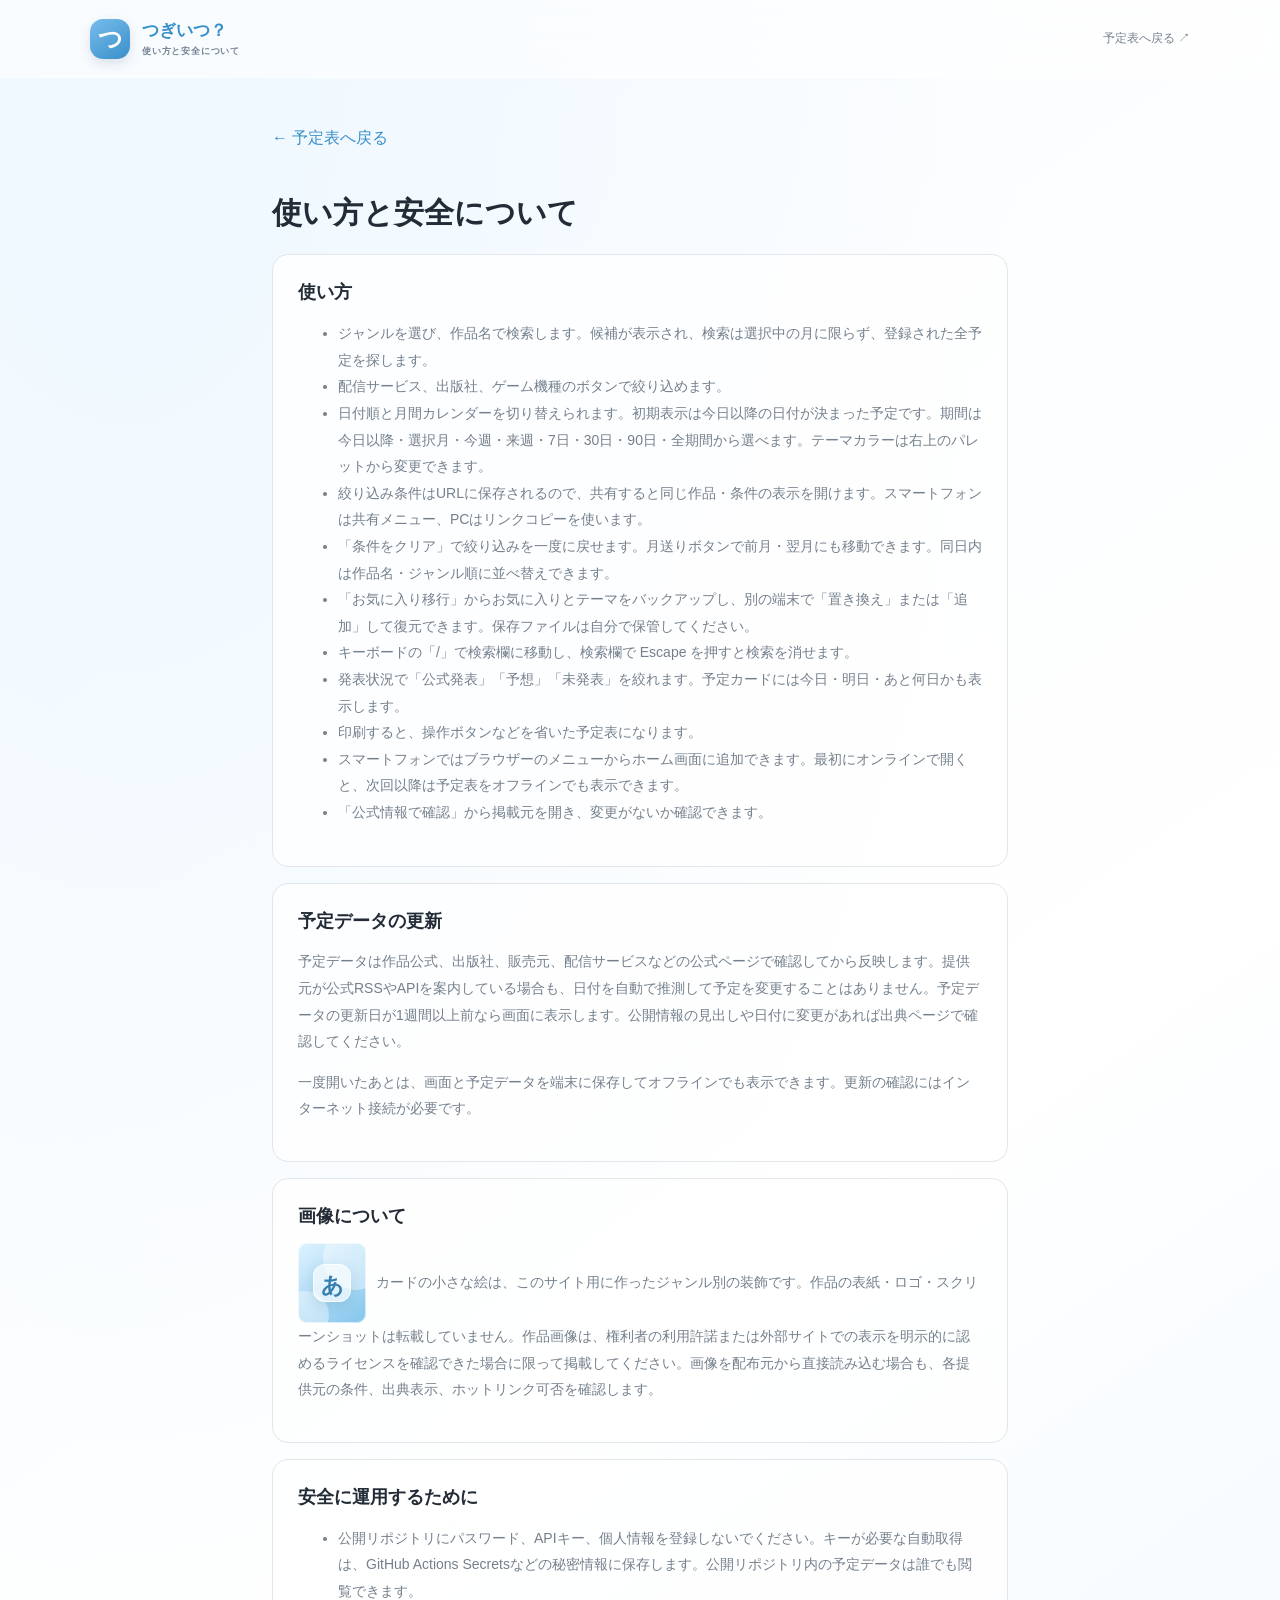
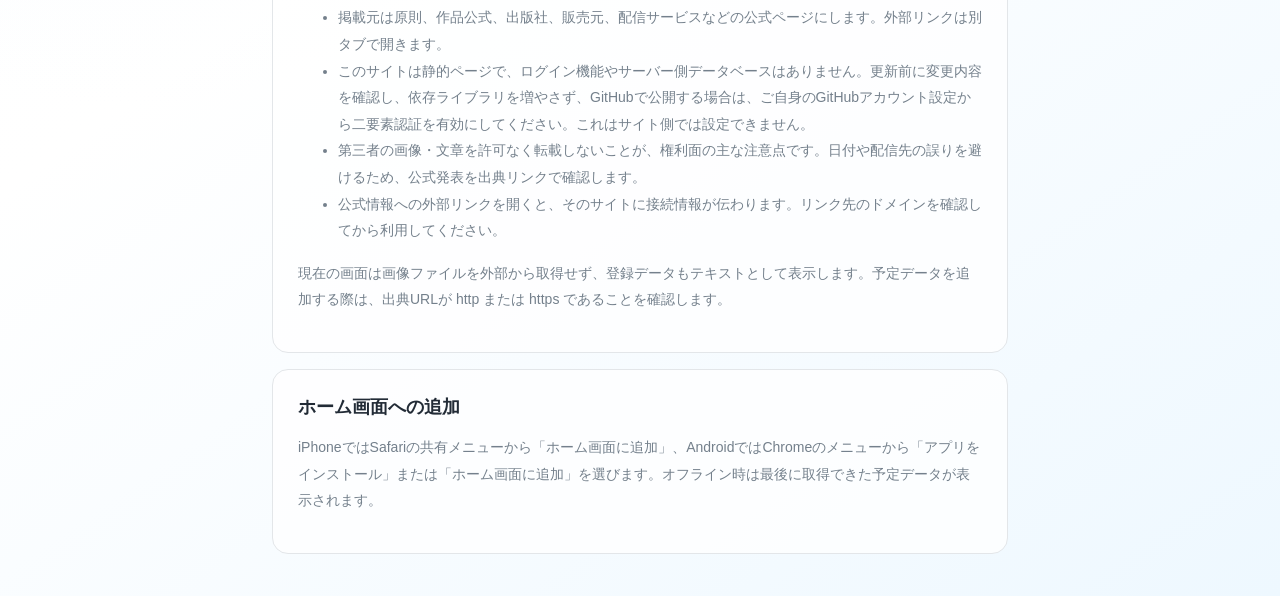
==== commit bd4c39f7: "Show upcoming schedule by default" ====
--- a/help.html
+++ b/help.html
@@ -1,2 +1,2 @@
-<!doctype html><html lang="ja"><head><meta charset="utf-8"><meta name="viewport" content="width=device-width,initial-scale=1"><meta name="theme-color" content="#f4faff"><title>使い方と安全について | つぎいつ？</title><link rel="stylesheet" href="styles.css?v=1.50.0g"><style>.help-page{max-width:780px;margin:42px auto;padding:0 22px}.help-page article{padding:25px;margin:16px 0;border:1px solid var(--line);border-radius:16px;background:rgba(255,255,255,.8)}.help-page h1{font-size:30px}.help-page h2{font-size:18px;margin-top:0}.help-page p,.help-page li{color:var(--muted);font-size:14px;line-height:1.9}.help-page a{color:var(--accent-strong)}.back{display:inline-block;margin:8px 0 24px;color:var(--accent-strong);text-decoration:none}.help-page .work-art{display:inline-grid;vertical-align:middle;margin-right:10px}</style></head><body><header class="site-header"><a class="brand" href="./"><span class="brand-icon">つ</span><span>つぎいつ？<small>使い方と安全について</small></span></a><a class="header-link" href="./">予定表へ戻る ↗</a></header><main class="help-page"><a class="back" href="./">← 予定表へ戻る</a><h1>使い方と安全について</h1><article><h2>使い方</h2><ul><li>ジャンルを選び、作品名で検索します。候補が表示され、検索は選択中の月に限らず、登録された全予定を探します。</li><li>配信サービス、出版社、ゲーム機種のボタンで絞り込めます。</li><li>日付順と月間カレンダーを切り替えられます。期間は選択月・今週・来週・7日・30日・90日・全期間から選べます。テーマカラーは右上のパレットから変更できます。</li><li>絞り込み条件はURLに保存されるので、共有すると同じ作品・条件の表示を開けます。スマートフォンは共有メニュー、PCはリンクコピーを使います。</li><li>「条件をクリア」で絞り込みを一度に戻せます。月送りボタンで前月・翌月にも移動できます。同日内は作品名・ジャンル順に並べ替えできます。</li><li>「お気に入り移行」からお気に入りとテーマをバックアップし、別の端末で「置き換え」または「追加」して復元できます。保存ファイルは自分で保管してください。</li><li>キーボードの「/」で検索欄に移動し、検索欄で Escape を押すと検索を消せます。</li><li>発表状況で「公式発表」「予想」「未発表」を絞れます。予定カードには今日・明日・あと何日かも表示します。</li><li>印刷すると、操作ボタンなどを省いた予定表になります。</li><li>スマートフォンではブラウザーのメニューからホーム画面に追加できます。最初にオンラインで開くと、次回以降は予定表をオフラインでも表示できます。</li><li>「公式情報で確認」から掲載元を開き、変更がないか確認できます。</li></ul></article><article><h2>予定データの更新</h2><p>予定データは作品公式、出版社、販売元、配信サービスなどの公式ページで確認してから反映します。提供元が公式RSSやAPIを案内している場合も、日付を自動で推測して予定を変更することはありません。予定データの更新日が1週間以上前なら画面に表示します。公開情報の見出しや日付に変更があれば出典ページで確認してください。</p><p>一度開いたあとは、画面と予定データを端末に保存してオフラインでも表示できます。更新の確認にはインターネット接続が必要です。</p></article><article><h2>画像について</h2><p><span class="work-art art-anime" aria-hidden="true"><span class="art-mark">あ</span></span>カードの小さな絵は、このサイト用に作ったジャンル別の装飾です。作品の表紙・ロゴ・スクリーンショットは転載していません。作品画像は、権利者の利用許諾または外部サイトでの表示を明示的に認めるライセンスを確認できた場合に限って掲載してください。画像を配布元から直接読み込む場合も、各提供元の条件、出典表示、ホットリンク可否を確認します。</p></article><article><h2>安全に運用するために</h2><ul><li>公開リポジトリにパスワード、APIキー、個人情報を登録しないでください。キーが必要な自動取得は、GitHub Actions Secretsなどの秘密情報に保存します。公開リポジトリ内の予定データは誰でも閲覧できます。</li><li>掲載元は原則、作品公式、出版社、販売元、配信サービスなどの公式ページにします。外部リンクは別タブで開きます。</li><li>このサイトは静的ページで、ログイン機能やサーバー側データベースはありません。更新前に変更内容を確認し、依存ライブラリを増やさず、GitHubで公開する場合は、ご自身のGitHubアカウント設定から二要素認証を有効にしてください。これはサイト側では設定できません。</li><li>第三者の画像・文章を許可なく転載しないことが、権利面の主な注意点です。日付や配信先の誤りを避けるため、公式発表を出典リンクで確認します。</li><li>公式情報への外部リンクを開くと、そのサイトに接続情報が伝わります。リンク先のドメインを確認してから利用してください。</li></ul><p>現在の画面は画像ファイルを外部から取得せず、登録データもテキストとして表示します。予定データを追加する際は、出典URLが http または https であることを確認します。</p></article><article><h2>ホーム画面への追加</h2><p>iPhoneではSafariの共有メニューから「ホーム画面に追加」、AndroidではChromeのメニューから「アプリをインストール」または「ホーム画面に追加」を選びます。オフライン時は最後に取得できた予定データが表示されます。</p></article></main></body></html>
+<!doctype html><html lang="ja"><head><meta charset="utf-8"><meta name="viewport" content="width=device-width,initial-scale=1"><meta name="theme-color" content="#f4faff"><title>使い方と安全について | つぎいつ？</title><link rel="stylesheet" href="styles.css?v=1.50.0h"><style>.help-page{max-width:780px;margin:42px auto;padding:0 22px}.help-page article{padding:25px;margin:16px 0;border:1px solid var(--line);border-radius:16px;background:rgba(255,255,255,.8)}.help-page h1{font-size:30px}.help-page h2{font-size:18px;margin-top:0}.help-page p,.help-page li{color:var(--muted);font-size:14px;line-height:1.9}.help-page a{color:var(--accent-strong)}.back{display:inline-block;margin:8px 0 24px;color:var(--accent-strong);text-decoration:none}.help-page .work-art{display:inline-grid;vertical-align:middle;margin-right:10px}</style></head><body><header class="site-header"><a class="brand" href="./"><span class="brand-icon">つ</span><span>つぎいつ？<small>使い方と安全について</small></span></a><a class="header-link" href="./">予定表へ戻る ↗</a></header><main class="help-page"><a class="back" href="./">← 予定表へ戻る</a><h1>使い方と安全について</h1><article><h2>使い方</h2><ul><li>ジャンルを選び、作品名で検索します。候補が表示され、検索は選択中の月に限らず、登録された全予定を探します。</li><li>配信サービス、出版社、ゲーム機種のボタンで絞り込めます。</li><li>日付順と月間カレンダーを切り替えられます。初期表示は今日以降の日付が決まった予定です。期間は今日以降・選択月・今週・来週・7日・30日・90日・全期間から選べます。テーマカラーは右上のパレットから変更できます。</li><li>絞り込み条件はURLに保存されるので、共有すると同じ作品・条件の表示を開けます。スマートフォンは共有メニュー、PCはリンクコピーを使います。</li><li>「条件をクリア」で絞り込みを一度に戻せます。月送りボタンで前月・翌月にも移動できます。同日内は作品名・ジャンル順に並べ替えできます。</li><li>「お気に入り移行」からお気に入りとテーマをバックアップし、別の端末で「置き換え」または「追加」して復元できます。保存ファイルは自分で保管してください。</li><li>キーボードの「/」で検索欄に移動し、検索欄で Escape を押すと検索を消せます。</li><li>発表状況で「公式発表」「予想」「未発表」を絞れます。予定カードには今日・明日・あと何日かも表示します。</li><li>印刷すると、操作ボタンなどを省いた予定表になります。</li><li>スマートフォンではブラウザーのメニューからホーム画面に追加できます。最初にオンラインで開くと、次回以降は予定表をオフラインでも表示できます。</li><li>「公式情報で確認」から掲載元を開き、変更がないか確認できます。</li></ul></article><article><h2>予定データの更新</h2><p>予定データは作品公式、出版社、販売元、配信サービスなどの公式ページで確認してから反映します。提供元が公式RSSやAPIを案内している場合も、日付を自動で推測して予定を変更することはありません。予定データの更新日が1週間以上前なら画面に表示します。公開情報の見出しや日付に変更があれば出典ページで確認してください。</p><p>一度開いたあとは、画面と予定データを端末に保存してオフラインでも表示できます。更新の確認にはインターネット接続が必要です。</p></article><article><h2>画像について</h2><p><span class="work-art art-anime" aria-hidden="true"><span class="art-mark">あ</span></span>カードの小さな絵は、このサイト用に作ったジャンル別の装飾です。作品の表紙・ロゴ・スクリーンショットは転載していません。作品画像は、権利者の利用許諾または外部サイトでの表示を明示的に認めるライセンスを確認できた場合に限って掲載してください。画像を配布元から直接読み込む場合も、各提供元の条件、出典表示、ホットリンク可否を確認します。</p></article><article><h2>安全に運用するために</h2><ul><li>公開リポジトリにパスワード、APIキー、個人情報を登録しないでください。キーが必要な自動取得は、GitHub Actions Secretsなどの秘密情報に保存します。公開リポジトリ内の予定データは誰でも閲覧できます。</li><li>掲載元は原則、作品公式、出版社、販売元、配信サービスなどの公式ページにします。外部リンクは別タブで開きます。</li><li>このサイトは静的ページで、ログイン機能やサーバー側データベースはありません。更新前に変更内容を確認し、依存ライブラリを増やさず、GitHubで公開する場合は、ご自身のGitHubアカウント設定から二要素認証を有効にしてください。これはサイト側では設定できません。</li><li>第三者の画像・文章を許可なく転載しないことが、権利面の主な注意点です。日付や配信先の誤りを避けるため、公式発表を出典リンクで確認します。</li><li>公式情報への外部リンクを開くと、そのサイトに接続情報が伝わります。リンク先のドメインを確認してから利用してください。</li></ul><p>現在の画面は画像ファイルを外部から取得せず、登録データもテキストとして表示します。予定データを追加する際は、出典URLが http または https であることを確認します。</p></article><article><h2>ホーム画面への追加</h2><p>iPhoneではSafariの共有メニューから「ホーム画面に追加」、AndroidではChromeのメニューから「アプリをインストール」または「ホーム画面に追加」を選びます。オフライン時は最後に取得できた予定データが表示されます。</p></article></main></body></html>
 
